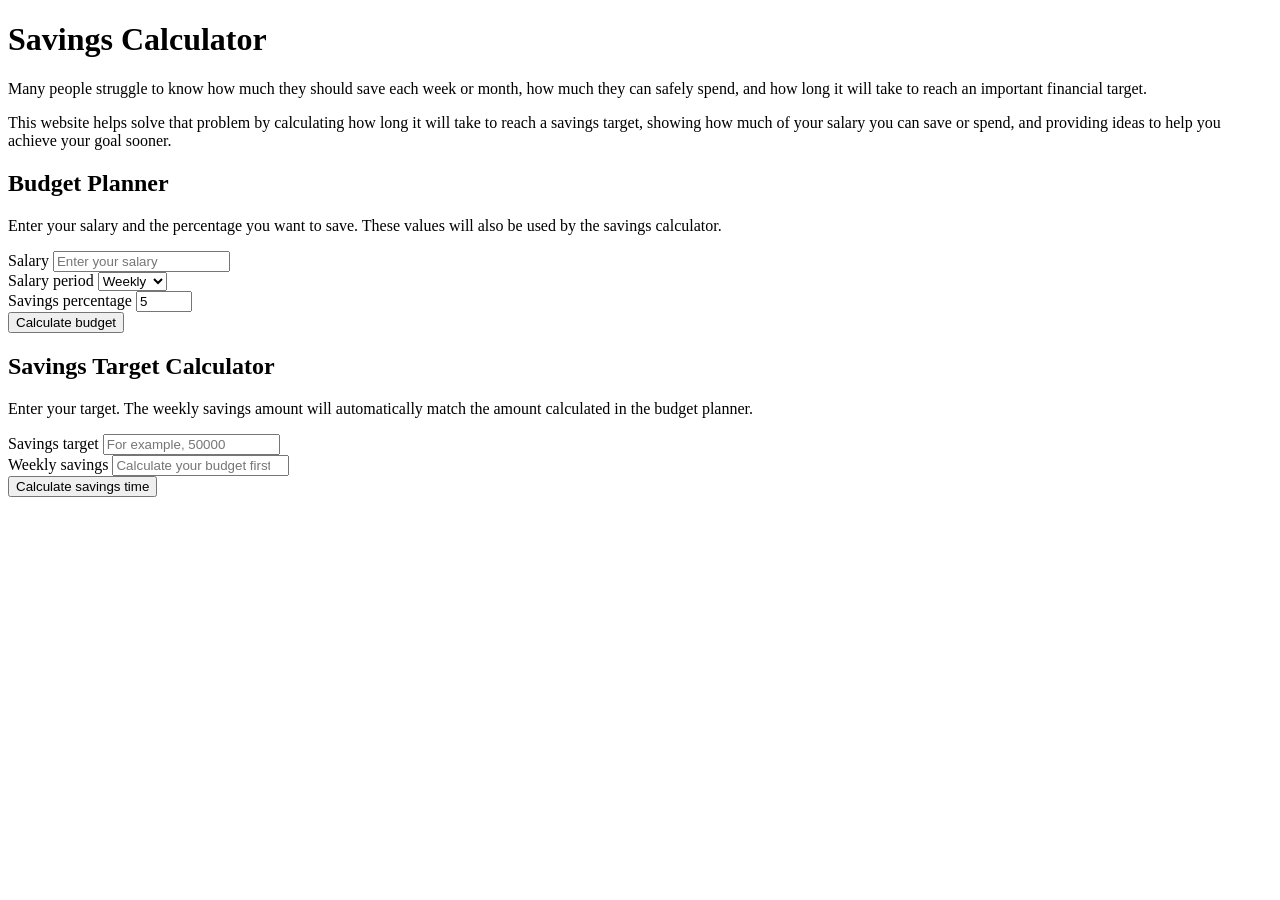
==== index.html @ b81fb853 "Add files via upload" ====
<!DOCTYPE html>
<html lang="en">
<head>
  <meta charset="UTF-8">
  <meta name="viewport" content="width=device-width, initial-scale=1.0">

  <title>Savings Calculator and Budget Planner</title>

  <link rel="stylesheet" href="styles.css">
</head>
<body>

  <main class="container">

    <header class="page-header">
      <h1>Savings Calculator</h1>

      <p class="intro-text">
        Many people struggle to know how much they should save each week or
        month, how much they can safely spend, and how long it will take to
        reach an important financial target.
      </p>

      <p class="problem-text">
        This website helps solve that problem by calculating how long it will
        take to reach a savings target, showing how much of your salary you can
        save or spend, and providing ideas to help you achieve your goal sooner.
      </p>
    </header>

    <!-- BUDGET PLANNER -->
    <section class="calculator-card">
      <h2>Budget Planner</h2>

      <p class="small-text">
        Enter your salary and the percentage you want to save. These values will
        also be used by the savings calculator.
      </p>

      <form id="budgetForm">
        <div class="input-group">
          <label for="salary">Salary</label>

          <input
            type="number"
            id="salary"
            placeholder="Enter your salary"
            min="100"
            required
          >
        </div>

        <div class="input-group">
          <label for="salaryPeriod">Salary period</label>

          <select id="salaryPeriod" required>
            <option value="weekly">Weekly</option>
            <option value="monthly">Monthly</option>
          </select>
        </div>

        <div class="input-group">
          <label for="savingPercentage">Savings percentage</label>

          <input
            type="number"
            id="savingPercentage"
            placeholder="For example, 20"
            min="0"
            max="100"
            value="5"
            required
          >
        </div>

        <button type="submit">
          Calculate budget
        </button>
      </form>

      <div id="budgetResult" class="result hidden"></div>
    </section>

    <!-- SAVINGS CALCULATOR -->
    <section class="calculator-card">
      <h2>Savings Target Calculator</h2>

      <p class="small-text">
        Enter your target. The weekly savings amount will automatically match
        the amount calculated in the budget planner.
      </p>

      <form id="savingsForm">
        <div class="input-group">
          <label for="savingsTarget">Savings target</label>

          <input
            type="number"
            id="savingsTarget"
            placeholder="For example, 50000"
            min="10"
            required
          >
        </div>

        <div class="input-group">
          <label for="weeklySavings">Weekly savings</label>

          <input
            type="number"
            id="weeklySavings"
            placeholder="Calculate your budget first"
            min="100"
            readonly
            required
          >
        </div>

        <button type="submit">
          Calculate savings time
        </button>
      </form>

      <div id="savingsResult" class="result shown"></div>
    </section>

  </main>

  <script src="script.js"></script>
</body>
</html>
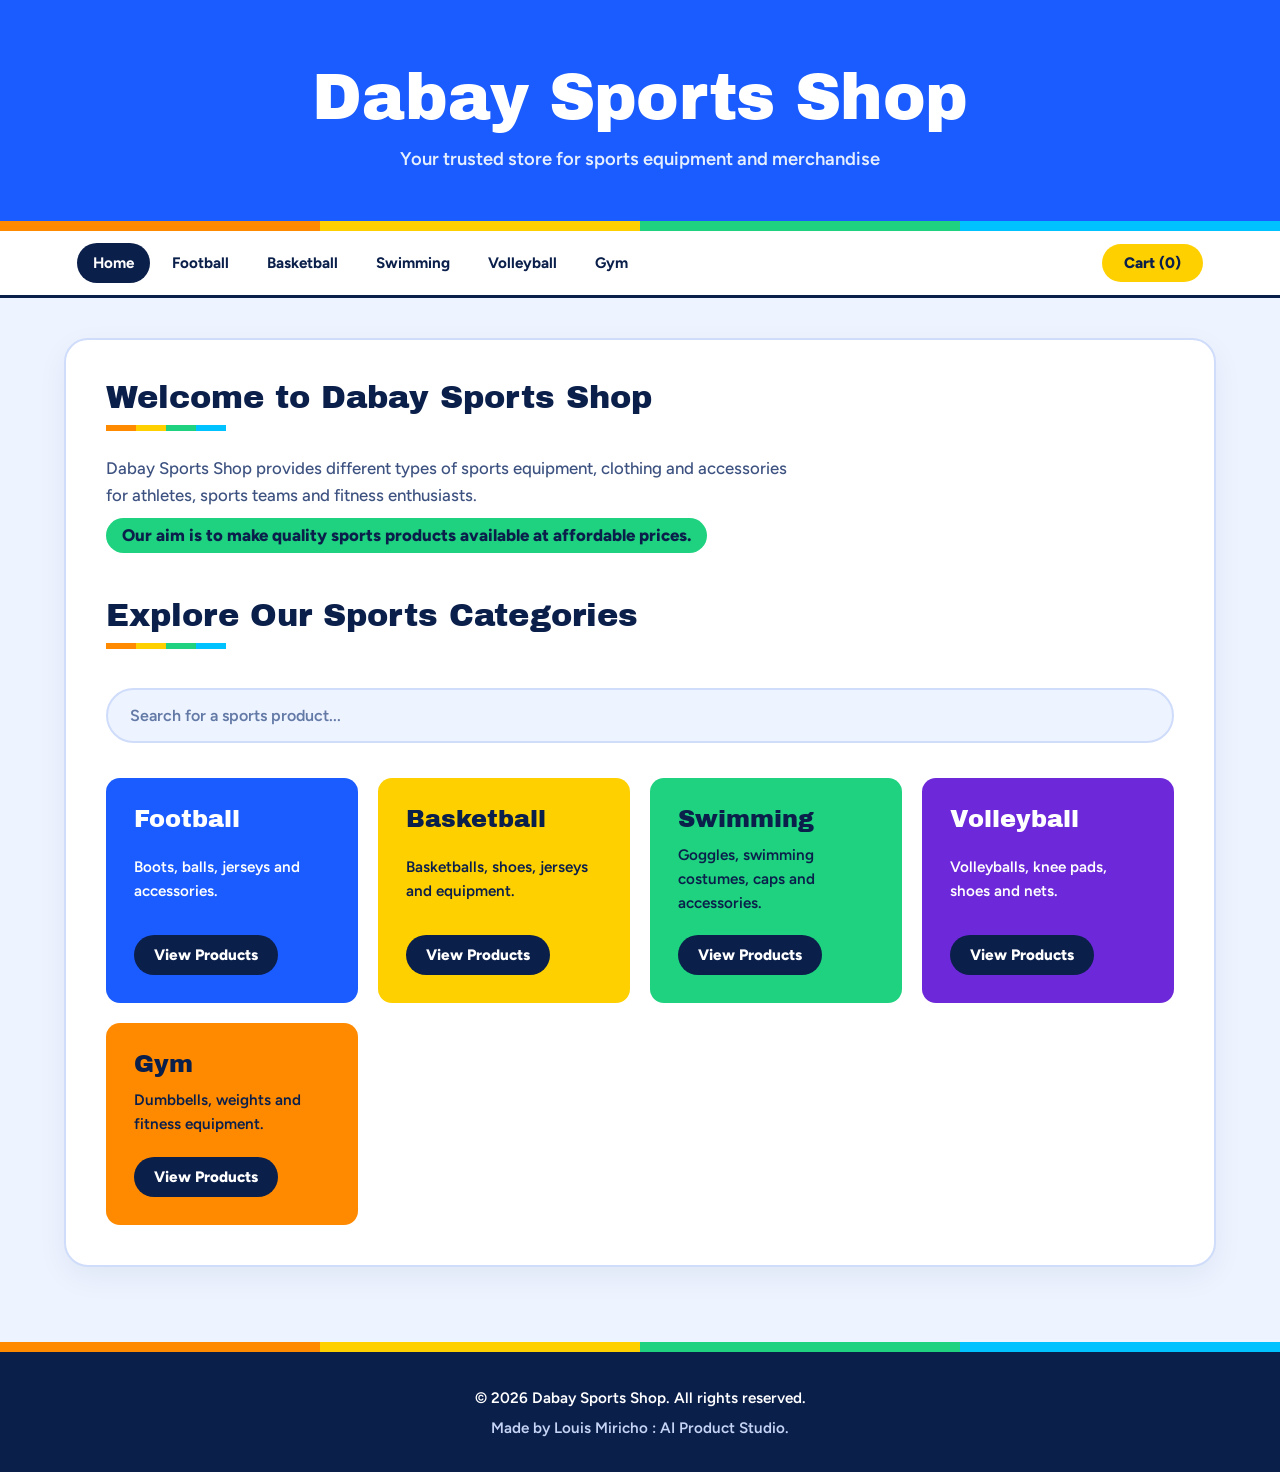
==== commit e0d4fa35: "Colur changes" ====
--- a/index.html
+++ b/index.html
@@ -1,131 +1,437 @@
 <!DOCTYPE html>
 <html lang="en">
 <head>
-  <meta charset="UTF-8">
-  <meta name="viewport" content="width=device-width, initial-scale=1.0">
-
-  <title>Savings Calculator and Budget Planner</title>
-
-  <link rel="stylesheet" href="styles.css">
+    <meta charset="UTF-8">
+    <meta name="viewport" content="width=device-width, initial-scale=1.0">
+    <title>Dabay Sports Shop</title>
+    <link rel="stylesheet" href="styles2.css">
 </head>
 <body>
 
-  <main class="container">
-
-    <header class="page-header">
-      <h1>Savings Calculator</h1>
-
-      <p class="intro-text">
-        Many people struggle to know how much they should save each week or
-        month, how much they can safely spend, and how long it will take to
-        reach an important financial target.
-      </p>
-
-      <p class="problem-text">
-        This website helps solve that problem by calculating how long it will
-        take to reach a savings target, showing how much of your salary you can
-        save or spend, and providing ideas to help you achieve your goal sooner.
-      </p>
-    </header>
-
-    <!-- BUDGET PLANNER -->
-    <section class="calculator-card">
-      <h2>Budget Planner</h2>
-
-      <p class="small-text">
-        Enter your salary and the percentage you want to save. These values will
-        also be used by the savings calculator.
-      </p>
-
-      <form id="budgetForm">
-        <div class="input-group">
-          <label for="salary">Salary</label>
-
-          <input
-            type="number"
-            id="salary"
-            placeholder="Enter your salary"
-            min="100"
-            required
-          >
+<header>
+    <h1>Dabay Sports Shop</h1>
+    <p>Your trusted store for sports equipment and merchandise</p>
+</header>
+
+<nav>
+    <button class="menu-toggle" id="menu-toggle" aria-label="Toggle menu">&#9776; Menu</button>
+
+    <div class="nav-links" id="nav-links">
+        <a href="#home" data-home class="active">Home</a>
+        <a href="#football" data-section="football">Football</a>
+        <a href="#basketball" data-section="basketball">Basketball</a>
+        <a href="#swimming" data-section="swimming">Swimming</a>
+        <a href="#volleyball" data-section="volleyball">Volleyball</a>
+        <a href="#gym" data-section="gym">Gym</a>
+    </div>
+
+    <div class="nav-actions">
+        <button id="cart-button">Cart (<span id="cart-count">0</span>)</button>
+    </div>
+</nav>
+
+<main>
+
+    <!-- HOME PAGE -->
+    <section id="home">
+        <div class="hero-intro">
+            <h2>Welcome to Dabay Sports Shop</h2>
+            <p>
+                Dabay Sports Shop provides different types of sports equipment,
+                clothing and accessories for athletes, sports teams and fitness enthusiasts.
+            </p>
+            <p class="tagline">Our aim is to make quality sports products available at affordable prices.</p>
         </div>
 
-        <div class="input-group">
-          <label for="salaryPeriod">Salary period</label>
-
-          <select id="salaryPeriod" required>
-            <option value="weekly">Weekly</option>
-            <option value="monthly">Monthly</option>
-          </select>
+        <h2>Explore Our Sports Categories</h2>
+
+        <input type="text" id="search-input" placeholder="Search for a sports product...">
+
+        <div id="search-results-container" hidden>
+            <h3>Search Results</h3>
+            <div class="products" id="search-results"></div>
         </div>
 
-        <div class="input-group">
-          <label for="savingPercentage">Savings percentage</label>
-
-          <input
-            type="number"
-            id="savingPercentage"
-            placeholder="For example, 20"
-            min="0"
-            max="100"
-            value="5"
-            required
-          >
+        <div class="categories">
+            <div class="category">
+                <h3>Football</h3>
+                <p>Boots, balls, jerseys and accessories.</p>
+                <button class="view-button" data-section="football">View Products</button>
+            </div>
+            <div class="category">
+                <h3>Basketball</h3>
+                <p>Basketballs, shoes, jerseys and equipment.</p>
+                <button class="view-button" data-section="basketball">View Products</button>
+            </div>
+            <div class="category">
+                <h3>Swimming</h3>
+                <p>Goggles, swimming costumes, caps and accessories.</p>
+                <button class="view-button" data-section="swimming">View Products</button>
+            </div>
+            <div class="category">
+                <h3>Volleyball</h3>
+                <p>Volleyballs, knee pads, shoes and nets.</p>
+                <button class="view-button" data-section="volleyball">View Products</button>
+            </div>
+            <div class="category">
+                <h3>Gym</h3>
+                <p>Dumbbells, weights and fitness equipment.</p>
+                <button class="view-button" data-section="gym">View Products</button>
+            </div>
         </div>
-
-        <button type="submit">
-          Calculate budget
-        </button>
-      </form>
-
-      <div id="budgetResult" class="result hidden"></div>
-    </section>
-
-    <!-- SAVINGS CALCULATOR -->
-    <section class="calculator-card">
-      <h2>Savings Target Calculator</h2>
-
-      <p class="small-text">
-        Enter your target. The weekly savings amount will automatically match
-        the amount calculated in the budget planner.
-      </p>
-
-      <form id="savingsForm">
-        <div class="input-group">
-          <label for="savingsTarget">Savings target</label>
-
-          <input
-            type="number"
-            id="savingsTarget"
-            placeholder="For example, 50000"
-            min="10"
-            required
-          >
+    </section>
+
+    <!-- SPORT SECTIONS: product cards are generated from the CATALOG in the script below -->
+    <section id="football" class="sport-section" hidden>
+        <button class="back-button" data-home>&larr; Back to Home</button>
+        <h2>Football Products</h2>
+        <p class="section-subtitle">Find equipment and accessories for football players and fans.</p>
+        <div class="products" data-sport="football"></div>
+    </section>
+
+    <section id="basketball" class="sport-section" hidden>
+        <button class="back-button" data-home>&larr; Back to Home</button>
+        <h2>Basketball Products</h2>
+        <p class="section-subtitle">Explore our basketball equipment and accessories.</p>
+        <div class="products" data-sport="basketball"></div>
+    </section>
+
+    <section id="swimming" class="sport-section" hidden>
+        <button class="back-button" data-home>&larr; Back to Home</button>
+        <h2>Swimming Products</h2>
+        <p class="section-subtitle">Find swimming equipment for beginners and experienced swimmers.</p>
+        <div class="products" data-sport="swimming"></div>
+    </section>
+
+    <section id="volleyball" class="sport-section" hidden>
+        <button class="back-button" data-home>&larr; Back to Home</button>
+        <h2>Volleyball Products</h2>
+        <p class="section-subtitle">Explore our volleyball products and playing accessories.</p>
+        <div class="products" data-sport="volleyball"></div>
+    </section>
+
+    <section id="gym" class="sport-section" hidden>
+        <button class="back-button" data-home>&larr; Back to Home</button>
+        <h2>Gym Equipment</h2>
+        <p class="section-subtitle">Find equipment for home workouts and professional gyms.</p>
+        <div class="products" data-sport="gym"></div>
+    </section>
+
+    <!-- SHOPPING CART -->
+    <section id="cart-section" hidden>
+        <button class="back-button" data-home>&larr; Back to Home</button>
+        <h2>Your Shopping Cart</h2>
+
+        <ul id="cart-items"></ul>
+        <p id="empty-cart-msg">Your cart is empty. Pick a sport to start shopping.</p>
+
+        <div class="cart-summary">
+            <h3>Total: KSh <span id="cart-total">0</span></h3>
+            <div class="cart-actions">
+                <button id="checkout-btn">Order on WhatsApp</button>
+                <button id="clear-cart">Clear Cart</button>
+            </div>
         </div>
-
-        <div class="input-group">
-          <label for="weeklySavings">Weekly savings</label>
-
-          <input
-            type="number"
-            id="weeklySavings"
-            placeholder="Calculate your budget first"
-            min="100"
-            readonly
-            required
-          >
-        </div>
-
-        <button type="submit">
-          Calculate savings time
-        </button>
-      </form>
-
-      <div id="savingsResult" class="result shown"></div>
-    </section>
-
-  </main>
-
-  <script src="script.js"></script>
+    </section>
+
+</main>
+
+<footer>
+    <p>&copy; 2026 Dabay Sports Shop. All rights reserved.</p>
+    <p>Made by Louis Miricho : AI Product Studio.</p>
+</footer>
+
+<script>
+document.addEventListener("DOMContentLoaded", () => {
+
+    // ---- SHOP SETTINGS ----
+    // Your WhatsApp number in international format, no + or spaces (Kenya example: 2547XXXXXXXX)
+    const WHATSAPP_NUMBER = "2547XXXXXXXX";
+
+    // ---- PRODUCT CATALOG: [name, description, price in KSh] ----
+    // Image for each product is images/<name-in-lowercase-with-dashes>.jpg
+    const CATALOG = {
+        football: [
+            ["Football Boots", "Comfortable boots for training and matches.", 4500],
+            ["Football", "Durable footballs for training and matches.", 2000],
+            ["Football Jersey", "Comfortable jerseys for players and supporters.", 1800],
+            ["Shin Guards", "Protective equipment for players' lower legs.", 800],
+            ["Goalkeeper Gloves", "Gloves designed for grip and hand protection.", 1500],
+            ["Football Socks", "Sports socks designed for comfort.", 500],
+            ["Football Shorts", "Light, breathable shorts for matches and training.", 1000],
+            ["Training Cones", "Set of 20 cones for drills and agility work.", 700],
+            ["Football Pump", "Hand pump with needle for inflating match balls.", 600],
+            ["Captain Armband", "Adjustable armband for the team captain.", 300],
+            ["Football Bag", "Roomy bag with a separate compartment for boots.", 1800]
+        ],
+        basketball: [
+            ["Basketball", "Quality basketballs for training and matches.", 2500],
+            ["Basketball Shoes", "Sports shoes for comfort and movement on court.", 5500],
+            ["Basketball Jersey", "Lightweight jerseys for basketball players.", 1800],
+            ["Basketball Hoop", "A hoop for practising basketball shots.", 8000],
+            ["Basketball Shorts", "Comfortable shorts for training and matches.", 1200],
+            ["Basketball Pump", "Compact pump to keep your ball at the right pressure.", 600],
+            ["Basketball Socks", "Cushioned socks for long games on court.", 600],
+            ["Wristbands", "Pair of sweat-absorbing wristbands.", 400],
+            ["Mouthguard", "Moulded mouthguard for contact protection.", 700],
+            ["Ball Bag", "Mesh bag that carries up to 5 balls.", 1500]
+        ],
+        swimming: [
+            ["Swimming Goggles", "Goggles designed to protect the eyes while swimming.", 1000],
+            ["Swimming Costume", "Comfortable swimwear for swimming and training.", 2000],
+            ["Swimming Cap", "A cap designed to keep hair contained while swimming.", 600],
+            ["Swimming Fins", "Training fins for practising kicking techniques.", 2500],
+            ["Kickboard", "A training board used to practise swimming kicks.", 1200],
+            ["Swim Trunks", "Quick-drying trunks for pool and training sessions.", 1500],
+            ["Quick-Dry Towel", "Light towel that dries fast and packs small.", 1200],
+            ["Pull Buoy", "Foam float for upper-body and stroke training.", 1300],
+            ["Ear Plugs and Nose Clip", "Set that keeps water out during swims.", 400],
+            ["Waterproof Bag", "Roll-top bag that keeps your kit dry.", 1000]
+        ],
+        volleyball: [
+            ["Volleyball", "Volleyballs suitable for training and competitive games.", 2000],
+            ["Knee Pads", "Protective knee pads for players during matches.", 1000],
+            ["Volleyball Shoes", "Comfortable shoes for movement and court performance.", 4500],
+            ["Volleyball Net", "A net used for volleyball training and matches.", 3500],
+            ["Volleyball Jersey", "Sports jerseys designed for volleyball players.", 1500],
+            ["Volleyball Shorts", "Stretchy shorts that allow full movement.", 1200],
+            ["Ankle Brace", "Supportive brace that helps protect against rolled ankles.", 900],
+            ["Volleyball Socks", "Padded socks for comfort during long matches.", 500],
+            ["Volleyball Pump", "Hand pump for inflating volleyballs.", 600]
+        ],
+        gym: [
+            ["Dumbbells", "Weights used for strength training and muscle exercises.", 2500],
+            ["Barbell", "Equipment used for weightlifting and strength training.", 6000],
+            ["Exercise Mat", "A comfortable mat for floor exercises and stretching.", 1500],
+            ["Resistance Bands", "Flexible bands used for strength and fitness exercises.", 800],
+            ["Treadmill", "A machine used for indoor walking, jogging and running.", 65000],
+            ["Skipping Rope", "A simple fitness tool used for cardio exercises.", 500],
+            ["Kettlebell", "Cast kettlebell for swings, squats and full-body workouts.", 3000],
+            ["Weight Plates", "Pair of plates to load onto your barbell.", 4500],
+            ["Pull-Up Bar", "Doorway bar for pull-ups and hanging exercises.", 3500],
+            ["Gym Gloves", "Padded gloves that protect your palms when lifting.", 900],
+            ["Foam Roller", "Roller for easing tight muscles after training.", 1800],
+            ["Weight Bench", "Adjustable bench for presses and dumbbell work.", 12000]
+        ]
+    };
+
+    // ---- ELEMENTS ----
+    const homeSection = document.getElementById("home");
+    const sportSections = document.querySelectorAll(".sport-section");
+    const cartSection = document.getElementById("cart-section");
+    const navLinks = document.querySelectorAll("nav a");
+    const navLinksContainer = document.getElementById("nav-links");
+    const menuToggle = document.getElementById("menu-toggle");
+
+    const cartButton = document.getElementById("cart-button");
+    const cartCountEl = document.getElementById("cart-count");
+    const cartItemsEl = document.getElementById("cart-items");
+    const cartTotalEl = document.getElementById("cart-total");
+    const emptyCartMsg = document.getElementById("empty-cart-msg");
+    const clearCartBtn = document.getElementById("clear-cart");
+    const checkoutBtn = document.getElementById("checkout-btn");
+
+    const searchInput = document.getElementById("search-input");
+    const searchResultsContainer = document.getElementById("search-results-container");
+    const searchResultsGrid = document.getElementById("search-results");
+
+    // ---- BUILD PRODUCT CARDS ----
+    const slug = name => name.toLowerCase().replace(/[^a-z0-9]+/g, "-").replace(/^-|-$/g, "");
+
+    document.querySelectorAll(".products[data-sport]").forEach(grid => {
+        grid.innerHTML = CATALOG[grid.dataset.sport].map(([name, desc, price]) => `
+            <div class="product">
+                <img src="images/${slug(name)}.jpg" alt="${name}" loading="lazy">
+                <h3>${name}</h3>
+                <p>${desc}</p>
+                <p class="price">KSh ${price.toLocaleString()}</p>
+                <button class="add-cart" data-name="${name}" data-price="${price}">Add to Cart</button>
+            </div>`).join("");
+    });
+
+    // If a product photo is missing, show a neat placeholder instead of a broken image
+    document.addEventListener("error", (e) => {
+        const img = e.target;
+        if (img.tagName !== "IMG" || img.dataset.fallback) return;
+        img.dataset.fallback = "1";
+        const svg = `<svg xmlns="http://www.w3.org/2000/svg" width="240" height="180"><rect width="240" height="180" fill="#edf3ff"/><text x="120" y="95" font-family="Arial" font-size="16" font-weight="bold" fill="#0b1f4b" text-anchor="middle">${img.alt}</text></svg>`;
+        img.src = "data:image/svg+xml," + encodeURIComponent(svg);
+    }, true);
+
+    // ---- CART STATE (saved in the browser so it survives a refresh) ----
+    let cart = [];
+    try { cart = JSON.parse(localStorage.getItem("dabay-cart")) || []; } catch (err) { cart = []; }
+
+    function saveCart() {
+        try { localStorage.setItem("dabay-cart", JSON.stringify(cart)); } catch (err) { /* storage unavailable */ }
+    }
+
+    // ---- NAVIGATION ----
+    menuToggle.addEventListener("click", () => {
+        navLinksContainer.classList.toggle("active");
+    });
+
+    function hideAllSections() {
+        homeSection.hidden = true;
+        cartSection.hidden = true;
+        sportSections.forEach(sec => sec.hidden = true);
+        navLinksContainer.classList.remove("active");
+    }
+
+    function setActiveNav(target) {
+        navLinks.forEach(link => link.classList.remove("active"));
+        if (target) target.classList.add("active");
+    }
+
+    function showHome() {
+        hideAllSections();
+        homeSection.hidden = false;
+        setActiveNav(document.querySelector("nav a[data-home]"));
+        window.scrollTo({ top: 0, behavior: "smooth" });
+    }
+
+    function showSection(sectionId) {
+        const targetSection = document.getElementById(sectionId);
+        if (!targetSection) return;
+        hideAllSections();
+        targetSection.hidden = false;
+        setActiveNav(document.querySelector(`nav a[data-section="${sectionId}"]`));
+        window.scrollTo({ top: 0, behavior: "smooth" });
+    }
+
+    document.querySelectorAll("[data-home]").forEach(btn => {
+        btn.addEventListener("click", (e) => { e.preventDefault(); showHome(); });
+    });
+
+    document.querySelectorAll("[data-section]").forEach(btn => {
+        btn.addEventListener("click", (e) => {
+            e.preventDefault();
+            showSection(btn.getAttribute("data-section"));
+        });
+    });
+
+    cartButton.addEventListener("click", () => {
+        hideAllSections();
+        cartSection.hidden = false;
+        setActiveNav(null);
+        renderCart();
+        window.scrollTo({ top: 0, behavior: "smooth" });
+    });
+
+    // ---- CART ----
+    function updateCartCount() {
+        cartCountEl.textContent = cart.reduce((sum, item) => sum + item.qty, 0);
+    }
+
+    function addToCart(name, price, buttonEl) {
+        const existing = cart.find(item => item.name === name);
+        if (existing) existing.qty += 1;
+        else cart.push({ name, price: Number(price), qty: 1 });
+        saveCart();
+        updateCartCount();
+
+        const originalText = buttonEl.textContent;
+        buttonEl.textContent = "Added!";
+        buttonEl.style.backgroundColor = "#006b3c";
+        setTimeout(() => {
+            buttonEl.textContent = originalText;
+            buttonEl.style.backgroundColor = "";
+        }, 800);
+    }
+
+    function renderCart() {
+        cartItemsEl.innerHTML = "";
+        let total = 0;
+        const empty = cart.length === 0;
+        emptyCartMsg.hidden = !empty;
+        clearCartBtn.hidden = empty;
+        checkoutBtn.hidden = empty;
+
+        cart.forEach((item, index) => {
+            const itemTotal = item.price * item.qty;
+            total += itemTotal;
+            const li = document.createElement("li");
+            li.innerHTML = `
+                <span class="cart-line"><strong>${item.name}</strong><small>KSh ${itemTotal.toLocaleString()}</small></span>
+                <span class="qty-controls">
+                    <button class="qty-btn" data-index="${index}" data-delta="-1" aria-label="Remove one ${item.name}">&minus;</button>
+                    <span class="qty">${item.qty}</span>
+                    <button class="qty-btn" data-index="${index}" data-delta="1" aria-label="Add one ${item.name}">+</button>
+                    <button class="remove-item" data-index="${index}">Remove</button>
+                </span>`;
+            cartItemsEl.appendChild(li);
+        });
+
+        cartTotalEl.textContent = total.toLocaleString();
+    }
+
+    cartItemsEl.addEventListener("click", (e) => {
+        const btn = e.target.closest("button");
+        if (!btn) return;
+        const idx = Number(btn.dataset.index);
+        if (btn.classList.contains("remove-item")) {
+            cart.splice(idx, 1);
+        } else if (btn.classList.contains("qty-btn")) {
+            cart[idx].qty += Number(btn.dataset.delta);
+            if (cart[idx].qty <= 0) cart.splice(idx, 1);
+        } else return;
+        saveCart();
+        updateCartCount();
+        renderCart();
+    });
+
+    clearCartBtn.addEventListener("click", () => {
+        cart = [];
+        saveCart();
+        updateCartCount();
+        renderCart();
+    });
+
+    checkoutBtn.addEventListener("click", () => {
+        const lines = cart.map(i => `- ${i.name} x ${i.qty}: KSh ${(i.price * i.qty).toLocaleString()}`);
+        const total = cart.reduce((s, i) => s + i.price * i.qty, 0);
+        const text = `Hello Dabay Sports Shop, I would like to order:\n${lines.join("\n")}\nTotal: KSh ${total.toLocaleString()}`;
+        window.open(`https://wa.me/${WHATSAPP_NUMBER}?text=${encodeURIComponent(text)}`, "_blank");
+    });
+
+    document.body.addEventListener("click", (e) => {
+        if (e.target.classList.contains("add-cart")) {
+            addToCart(e.target.dataset.name, e.target.dataset.price, e.target);
+        }
+    });
+
+    // ---- LIVE SEARCH ----
+    const allProducts = Array.from(document.querySelectorAll(".sport-section .product"));
+
+    searchInput.addEventListener("input", () => {
+        const query = searchInput.value.trim().toLowerCase();
+        searchResultsGrid.innerHTML = "";
+
+        if (!query) {
+            searchResultsContainer.hidden = true;
+            return;
+        }
+
+        const matches = allProducts.filter(product => {
+            const title = product.querySelector("h3").textContent.toLowerCase();
+            const desc = product.querySelector("p").textContent.toLowerCase();
+            return title.includes(query) || desc.includes(query);
+        });
+
+        searchResultsContainer.hidden = false;
+
+        if (matches.length === 0) {
+            const msg = document.createElement("p");
+            msg.textContent = `No products found matching "${searchInput.value.trim()}".`;
+            searchResultsGrid.appendChild(msg);
+        } else {
+            matches.forEach(match => searchResultsGrid.appendChild(match.cloneNode(true)));
+        }
+    });
+
+    updateCartCount();
+    renderCart();
+});
+</script>
 </body>
-</html>+</html>
--- a/styles2.css
+++ b/styles2.css
@@ -0,0 +1,651 @@
+
+/* ==========================================
+   DABAY SPORTS SHOP - KIT ROOM THEME
+   Solid jersey colors, strong contrast, one bold moment (the category tiles)
+   ========================================== */
+
+@import url('https://fonts.googleapis.com/css2?family=Archivo+Black&family=Figtree:wght@400;500;600;700;800&display=swap');
+
+/* ==========================================
+   DABAY SPORTS SHOP - ATHLETIC STRIPE THEME
+   ========================================== */
+
+@import url('https://fonts.googleapis.com/css2?family=Archivo+Black&family=Figtree:wght@400;500;600;700;800&display=swap');
+
+:root {
+    --bg-page: #edf3ff;
+    --bg-white: #ffffff;
+    --navy: #0b1f4b;
+    --primary: #1a5cff;
+    --primary-dark: #0f3fc7;
+    --primary-bright: #00c2ff;
+    --primary-glow: rgba(26, 92, 255, 0.3);
+    --accent: #1ed27f;
+    --accent-dark: #006b3c;
+    --orange: #ff8a00;
+    --purple: #6d28d9;
+    --yellow: #ffd000;
+    --text-main: #0b1f4b;
+    --text-muted: #3d5280;
+    --line: #cfdcfa;
+    --radius-lg: 24px;
+    --radius-md: 14px;
+    --radius-sm: 10px;
+    --font-head: 'Archivo Black', 'Arial Black', sans-serif;
+    --font-body: 'Figtree', system-ui, sans-serif;
+    --transition: all 0.2s ease;
+    --stripes: linear-gradient(90deg,
+        var(--orange) 0 25%,
+        var(--yellow) 25% 50%,
+        var(--accent) 50% 75%,
+        var(--primary-bright) 75% 100%
+
+        );
+}
+
+* {
+    margin: 0;
+    padding: 0;
+    box-sizing: border-box;
+}
+
+html {
+    scroll-behavior: smooth;
+}
+
+body {
+    font-family: var(--font-body);
+    background: var(--bg-page);
+    color: var(--text-main);
+    line-height: 1.6;
+    min-height: 100vh;
+    display: flex;
+    flex-direction: column;
+}
+
+:focus-visible {
+    outline: 3px solid var(--navy);
+    outline-offset: 3px;
+}
+
+/* HEADER */
+header {
+    background: var(--primary);
+    color: #ffffff;
+    text-align: center;
+    padding: 64px 20px 56px;
+    position: relative;
+}
+
+header::after {
+    content: '';
+    position: absolute;
+    left: 0;
+    right: 0;
+    bottom: 0;
+    height: 10px;
+    background: var(--stripes);
+}
+
+header h1 {
+    font-family: var(--font-head);
+    font-size: clamp(2.4rem, 6vw, 4rem);
+    font-weight: 400;
+    line-height: 1.05;
+    letter-spacing: -0.01em;
+    margin-bottom: 14px;
+    color: #ffffff;
+}
+
+header p {
+    font-size: 1.15rem;
+    font-weight: 600;
+    color: #e6efff;
+    max-width: 560px;
+    margin: 0 auto;
+}
+
+/* NAVIGATION */
+nav {
+    background: #ffffff;
+    display: flex;
+    justify-content: space-between;
+    align-items: center;
+    flex-wrap: wrap;
+    gap: 15px;
+    padding: 12px 6%;
+    position: sticky;
+    top: 0;
+    z-index: 1000;
+    border-bottom: 3px solid var(--navy);
+}
+
+.nav-links {
+    display: flex;
+    flex-wrap: wrap;
+    gap: 6px;
+}
+
+nav a {
+    color: var(--text-main);
+    text-decoration: none;
+    padding: 8px 16px;
+    border-radius: 999px;
+    font-size: 0.95rem;
+    font-weight: 700;
+    transition: var(--transition);
+}
+
+nav a:hover {
+    background: var(--yellow);
+    color: var(--navy);
+}
+
+nav a.active {
+    background: var(--navy);
+    color: #ffffff;
+}
+
+#cart-button {
+    background: var(--yellow);
+    color: var(--navy);
+    border: none;
+    padding: 10px 22px;
+    font-family: inherit;
+    font-weight: 800;
+    font-size: 0.95rem;
+    border-radius: 999px;
+    cursor: pointer;
+    transition: var(--transition);
+}
+
+#cart-button:hover {
+    background: var(--orange);
+    transform: translateY(-2px);
+    box-shadow: 0 6px 16px rgba(255, 138, 0, 0.4);
+}
+
+/* MAIN LAYOUT */
+main {
+    width: 90%;
+    max-width: 1240px;
+    margin: 40px auto;
+    flex: 1;
+}
+
+section {
+    background: var(--bg-white);
+    padding: 40px;
+    margin-bottom: 35px;
+    border-radius: var(--radius-lg);
+    border: 2px solid var(--line);
+    box-shadow: 0 10px 30px rgba(11, 31, 75, 0.06);
+}
+
+.hero-intro {
+    margin-bottom: 35px;
+}
+
+.hero-intro p {
+    color: var(--text-muted);
+    font-size: 1.05rem;
+    font-weight: 500;
+    max-width: 62ch;
+    margin-bottom: 10px;
+}
+
+.hero-intro .tagline {
+    display: inline-block;
+    background: var(--accent);
+    color: var(--navy);
+    padding: 4px 16px;
+    border-radius: 999px;
+    font-weight: 800;
+}
+
+section h2 {
+    font-family: var(--font-head);
+    font-size: 2rem;
+    font-weight: 400;
+    line-height: 1.15;
+    color: var(--navy);
+    margin-bottom: 24px;
+    padding-bottom: 14px;
+    background: var(--stripes) left bottom / 120px 6px no-repeat;
+}
+
+.section-subtitle {
+    color: var(--text-muted);
+    font-weight: 600;
+    margin-bottom: 30px;
+}
+
+/* ENSURES HIDDEN SECTIONS STAY HIDDEN UNTIL JS UNHIDES THEM */
+[hidden] {
+    display: none !important;
+}
+
+/* SEARCH BAR */
+#search-input {
+    width: 100%;
+    padding: 16px 22px;
+    margin: 15px 0 35px;
+    background: var(--bg-page);
+    border: 2px solid var(--line);
+    border-radius: 999px;
+    color: var(--text-main);
+    font-size: 1rem;
+    font-weight: 600;
+    font-family: inherit;
+    transition: var(--transition);
+}
+
+#search-input:focus {
+    outline: none;
+    border-color: var(--primary);
+    background: #ffffff;
+    box-shadow: 0 0 0 5px var(--primary-glow);
+}
+
+#search-input::placeholder {
+    color: #6379a6;
+}
+
+#search-results-container {
+    margin-bottom: 40px;
+    padding-bottom: 30px;
+    border-bottom: 3px dashed var(--line);
+}
+
+#search-results-container h3 {
+    font-family: var(--font-head);
+    font-size: 1.3rem;
+    color: var(--purple);
+    font-weight: 400;
+    margin-bottom: 20px;
+}
+
+/* CATEGORY CARDS - solid jersey colors, the memorable moment */
+.categories {
+    display: grid;
+    grid-template-columns: repeat(auto-fit, minmax(220px, 1fr));
+    gap: 20px;
+}
+
+.category {
+    --tile: var(--primary);
+    --on-tile: #ffffff;
+    background: var(--tile);
+    color: var(--on-tile);
+    padding: 28px;
+    border-radius: var(--radius-md);
+    display: flex;
+    flex-direction: column;
+    justify-content: space-between;
+    min-height: 200px;
+    transition: var(--transition);
+}
+
+.category:nth-child(6n+1) { --tile: var(--primary); --on-tile: #ffffff; }
+.category:nth-child(6n+2) { --tile: var(--yellow);  --on-tile: var(--navy); }
+.category:nth-child(6n+3) { --tile: var(--accent);  --on-tile: var(--navy); }
+.category:nth-child(6n+4) { --tile: var(--purple);  --on-tile: #ffffff; }
+.category:nth-child(6n+5) { --tile: var(--orange);  --on-tile: var(--navy); }
+.category:nth-child(6n+6) { --tile: var(--primary-bright); --on-tile: var(--navy); }
+
+.category:hover {
+    transform: translateY(-4px);
+    box-shadow: 0 14px 28px rgba(11, 31, 75, 0.22);
+}
+
+.category h3 {
+    color: var(--on-tile);
+    font-family: var(--font-head);
+    font-size: 1.5rem;
+    font-weight: 400;
+    line-height: 1.1;
+    margin-bottom: 10px;
+}
+
+.category p {
+    color: var(--on-tile);
+    font-size: 0.95rem;
+    font-weight: 600;
+    margin-bottom: 20px;
+}
+
+/* BUTTONS */
+button {
+    cursor: pointer;
+    font-family: inherit;
+}
+
+.view-button,
+.back-button,
+.add-cart,
+#clear-cart {
+    background: var(--primary);
+    color: #ffffff;
+    border: none;
+    padding: 11px 20px;
+    border-radius: 999px;
+    font-weight: 800;
+    font-size: 0.95rem;
+    transition: var(--transition);
+}
+
+.view-button:hover,
+.back-button:hover,
+.add-cart:hover {
+    background: var(--navy);
+    color: #ffffff;
+    transform: translateY(-2px);
+}
+
+/* Buttons sitting on a colored tile stay readable on every tile color */
+.category .view-button {
+    background: var(--navy);
+    color: #ffffff;
+    align-self: flex-start;
+}
+
+.category .view-button:hover {
+    background: #ffffff;
+    color: var(--navy);
+}
+
+.back-button {
+    background: var(--yellow);
+    color: var(--navy);
+    margin-bottom: 25px;
+}
+
+.back-button:hover {
+    background: var(--navy);
+    color: #ffffff;
+}
+
+/* PRODUCT CARDS */
+.products {
+    display: grid;
+    grid-template-columns: repeat(auto-fill, minmax(240px, 1fr));
+    gap: 24px;
+}
+
+.product {
+    background: #ffffff;
+    padding: 20px;
+    border: 2px solid var(--line);
+    border-top: 6px solid var(--primary);
+    border-radius: var(--radius-md);
+    text-align: center;
+    display: flex;
+    flex-direction: column;
+    justify-content: space-between;
+    transition: var(--transition);
+}
+
+.product:nth-child(4n+2) { border-top-color: var(--orange); }
+.product:nth-child(4n+3) { border-top-color: var(--yellow); }
+.product:nth-child(4n+4) { border-top-color: var(--accent); }
+
+.product:hover {
+    transform: translateY(-4px);
+    border-color: var(--primary);
+    box-shadow: 0 14px 30px rgba(26, 92, 255, 0.18);
+}
+
+.product img {
+    width: 100%;
+    height: 180px;
+    object-fit: contain;
+    background: var(--bg-page);
+    border-radius: var(--radius-sm);
+    padding: 12px;
+    margin-bottom: 16px;
+}
+
+.product h3 {
+    color: var(--text-main);
+    font-family: var(--font-head);
+    font-size: 1.1rem;
+    font-weight: 400;
+    line-height: 1.25;
+    margin-bottom: 8px;
+}
+
+.product p {
+    color: var(--text-muted);
+    font-size: 0.92rem;
+    font-weight: 500;
+    margin-bottom: 12px;
+}
+
+.product .price {
+    font-family: var(--font-head);
+    font-weight: 400;
+    font-size: 1.25rem;
+    color: var(--accent-dark);
+    background: #d9f8e7;
+    display: inline-block;
+    padding: 2px 16px;
+    border-radius: 999px;
+    margin: 0 auto 16px;
+    font-variant-numeric: tabular-nums;
+}
+
+.product .add-cart {
+    width: 100%;
+    background: var(--primary);
+    color: #ffffff;
+}
+
+.product .add-cart:hover {
+    background: var(--accent-dark);
+    color: #ffffff;
+}
+
+/* SHOPPING CART */
+#cart-items {
+    list-style: none;
+    margin: 20px 0;
+}
+
+#cart-items li {
+    display: flex;
+    justify-content: space-between;
+    align-items: center;
+    gap: 12px;
+    padding: 16px 18px;
+    background: var(--bg-page);
+    border-left: 6px solid var(--primary);
+    border-radius: var(--radius-sm);
+    margin-bottom: 12px;
+    font-weight: 700;
+}
+
+#cart-items li:nth-child(4n+2) { border-left-color: var(--orange); }
+#cart-items li:nth-child(4n+3) { border-left-color: var(--yellow); }
+#cart-items li:nth-child(4n+4) { border-left-color: var(--accent); }
+
+.remove-item {
+    background: var(--orange);
+    color: var(--navy);
+    border: none;
+    padding: 7px 16px;
+    border-radius: 999px;
+    font-size: 0.85rem;
+    font-weight: 700;
+    cursor: pointer;
+    transition: var(--transition);
+}
+
+.remove-item:hover {
+    background: var(--navy);
+    color: #ffffff;
+    transform: scale(1.05);
+}
+
+.cart-summary {
+    display: flex;
+    justify-content: space-between;
+    align-items: center;
+    flex-wrap: wrap;
+    gap: 20px;
+    margin-top: 30px;
+    padding-top: 20px;
+    border-top: 3px solid var(--navy);
+}
+
+#cart-section h3 {
+    color: var(--text-main);
+    font-family: var(--font-head);
+    font-size: 1.5rem;
+    font-weight: 400;
+}
+
+#clear-cart {
+    background: transparent;
+    color: var(--navy);
+    box-shadow: inset 0 0 0 2px var(--navy);
+}
+
+#clear-cart:hover {
+    background: var(--navy);
+    color: #ffffff;
+}
+
+#empty-cart-msg {
+    color: var(--text-muted);
+    font-weight: 600;
+    margin: 20px 0;
+}
+
+/* FOOTER */
+footer {
+    background: var(--stripes) top / 100% 10px no-repeat, var(--navy);
+    color: #ffffff;
+    text-align: center;
+    padding: 44px 20px 32px;
+    font-size: 0.95rem;
+    font-weight: 600;
+}
+
+footer p + p {
+    margin-top: 6px;
+    color: #c5d4f5;
+}
+
+/* RESPONSIVE DESIGN */
+@media screen and (max-width: 768px) {
+    header {
+        padding: 44px 16px 40px;
+    }
+
+    nav {
+        justify-content: center;
+        padding: 12px;
+    }
+
+    .nav-links {
+        justify-content: center;
+    }
+
+    section {
+        padding: 24px;
+    }
+
+    section h2 {
+        font-size: 1.6rem;
+    }
+}
+
+/* ACCESSIBILITY */
+@media (prefers-reduced-motion: reduce) {
+    html {
+        scroll-behavior: auto;
+    }
+
+    * {
+        transition: none !important;
+    }
+}
+
+/* ==========================================
+   ADDITIONS: mobile menu, cart quantity controls, checkout
+   ========================================== */
+.menu-toggle {
+    display: none;
+    background: var(--navy);
+    color: #ffffff;
+    border: none;
+    padding: 10px 18px;
+    border-radius: 999px;
+    font-weight: 800;
+    font-size: 0.95rem;
+}
+
+@media screen and (max-width: 768px) {
+    .menu-toggle { display: inline-block; }
+    .nav-links { display: none; width: 100%; }
+    .nav-links.active { display: flex; }
+}
+
+.cart-line {
+    display: flex;
+    flex-direction: column;
+}
+
+.cart-line small {
+    color: var(--text-muted);
+    font-weight: 600;
+    font-size: 0.9rem;
+}
+
+.qty-controls {
+    display: flex;
+    align-items: center;
+    gap: 8px;
+}
+
+.qty {
+    min-width: 1.5em;
+    text-align: center;
+    font-weight: 800;
+}
+
+.qty-btn {
+    width: 34px;
+    height: 34px;
+    border: none;
+    border-radius: 50%;
+    background: var(--primary);
+    color: #ffffff;
+    font-size: 1.1rem;
+    font-weight: 800;
+    line-height: 1;
+}
+
+.qty-btn:hover { background: var(--navy); }
+
+.cart-actions {
+    display: flex;
+    flex-wrap: wrap;
+    gap: 12px;
+}
+
+#checkout-btn {
+    background: var(--accent);
+    color: var(--navy);
+    border: none;
+    padding: 11px 22px;
+    border-radius: 999px;
+    font-weight: 800;
+    font-size: 0.95rem;
+    transition: var(--transition);
+}
+
+#checkout-btn:hover {
+    background: var(--accent-dark);
+    color: #ffffff;
+}
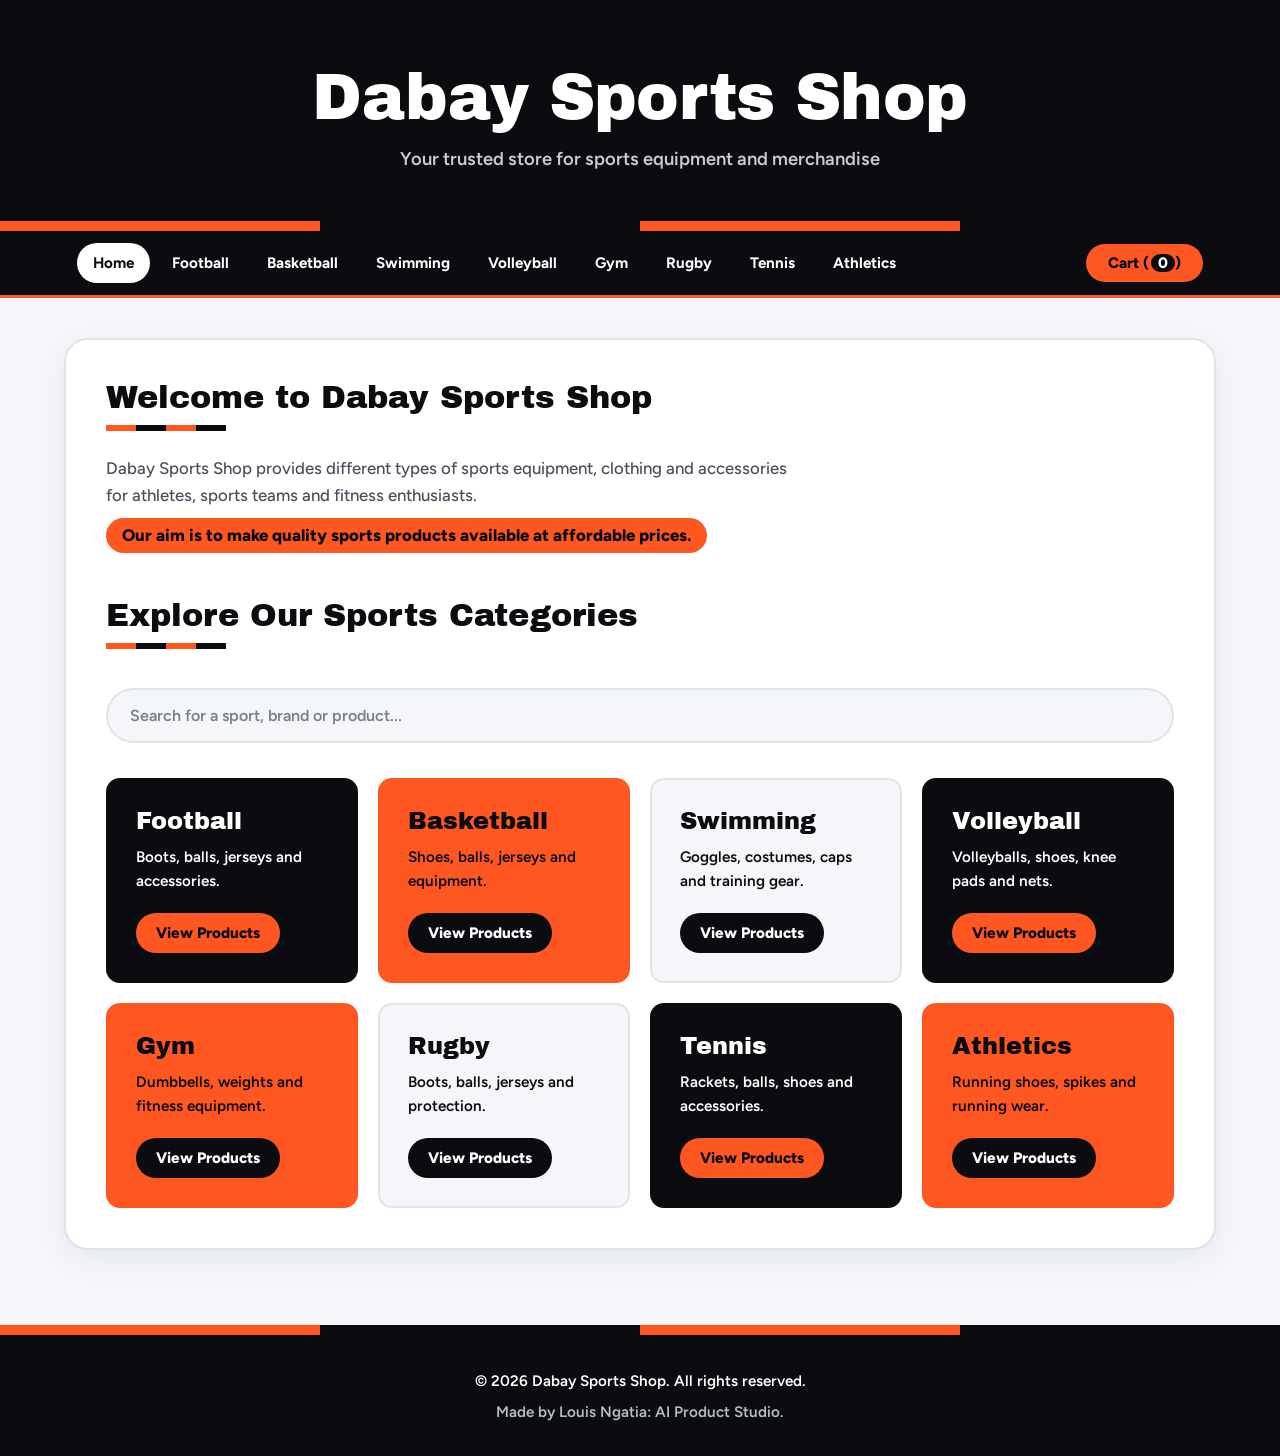
==== commit fb39841b: "Adding products" ====
--- a/index.html
+++ b/index.html
@@ -4,7 +4,7 @@
     <meta charset="UTF-8">
     <meta name="viewport" content="width=device-width, initial-scale=1.0">
     <title>Dabay Sports Shop</title>
-    <link rel="stylesheet" href="styles2.css">
+    <link rel="stylesheet" href="index.css">
 </head>
 <body>
 
@@ -15,16 +15,10 @@
 
 <nav>
     <button class="menu-toggle" id="menu-toggle" aria-label="Toggle menu">&#9776; Menu</button>
-
     <div class="nav-links" id="nav-links">
         <a href="#home" data-home class="active">Home</a>
-        <a href="#football" data-section="football">Football</a>
-        <a href="#basketball" data-section="basketball">Basketball</a>
-        <a href="#swimming" data-section="swimming">Swimming</a>
-        <a href="#volleyball" data-section="volleyball">Volleyball</a>
-        <a href="#gym" data-section="gym">Gym</a>
+        <!-- sport links are added by the script from SPORTS -->
     </div>
-
     <div class="nav-actions">
         <button id="cart-button">Cart (<span id="cart-count">0</span>)</button>
     </div>
@@ -45,77 +39,18 @@
 
         <h2>Explore Our Sports Categories</h2>
 
-        <input type="text" id="search-input" placeholder="Search for a sports product...">
+        <input type="text" id="search-input" placeholder="Search for a sport, brand or product...">
 
         <div id="search-results-container" hidden>
             <h3>Search Results</h3>
             <div class="products" id="search-results"></div>
         </div>
 
-        <div class="categories">
-            <div class="category">
-                <h3>Football</h3>
-                <p>Boots, balls, jerseys and accessories.</p>
-                <button class="view-button" data-section="football">View Products</button>
-            </div>
-            <div class="category">
-                <h3>Basketball</h3>
-                <p>Basketballs, shoes, jerseys and equipment.</p>
-                <button class="view-button" data-section="basketball">View Products</button>
-            </div>
-            <div class="category">
-                <h3>Swimming</h3>
-                <p>Goggles, swimming costumes, caps and accessories.</p>
-                <button class="view-button" data-section="swimming">View Products</button>
-            </div>
-            <div class="category">
-                <h3>Volleyball</h3>
-                <p>Volleyballs, knee pads, shoes and nets.</p>
-                <button class="view-button" data-section="volleyball">View Products</button>
-            </div>
-            <div class="category">
-                <h3>Gym</h3>
-                <p>Dumbbells, weights and fitness equipment.</p>
-                <button class="view-button" data-section="gym">View Products</button>
-            </div>
-        </div>
+        <div class="categories"><!-- category tiles are added by the script --></div>
     </section>
 
-    <!-- SPORT SECTIONS: product cards are generated from the CATALOG in the script below -->
-    <section id="football" class="sport-section" hidden>
-        <button class="back-button" data-home>&larr; Back to Home</button>
-        <h2>Football Products</h2>
-        <p class="section-subtitle">Find equipment and accessories for football players and fans.</p>
-        <div class="products" data-sport="football"></div>
-    </section>
-
-    <section id="basketball" class="sport-section" hidden>
-        <button class="back-button" data-home>&larr; Back to Home</button>
-        <h2>Basketball Products</h2>
-        <p class="section-subtitle">Explore our basketball equipment and accessories.</p>
-        <div class="products" data-sport="basketball"></div>
-    </section>
-
-    <section id="swimming" class="sport-section" hidden>
-        <button class="back-button" data-home>&larr; Back to Home</button>
-        <h2>Swimming Products</h2>
-        <p class="section-subtitle">Find swimming equipment for beginners and experienced swimmers.</p>
-        <div class="products" data-sport="swimming"></div>
-    </section>
-
-    <section id="volleyball" class="sport-section" hidden>
-        <button class="back-button" data-home>&larr; Back to Home</button>
-        <h2>Volleyball Products</h2>
-        <p class="section-subtitle">Explore our volleyball products and playing accessories.</p>
-        <div class="products" data-sport="volleyball"></div>
-    </section>
-
-    <section id="gym" class="sport-section" hidden>
-        <button class="back-button" data-home>&larr; Back to Home</button>
-        <h2>Gym Equipment</h2>
-        <p class="section-subtitle">Find equipment for home workouts and professional gyms.</p>
-        <div class="products" data-sport="gym"></div>
-    </section>
+    <!-- SPORT SECTIONS are added by the script -->
+    <div id="sport-sections"></div>
 
     <!-- SHOPPING CART -->
     <section id="cart-section" hidden>
@@ -138,7 +73,7 @@
 
 <footer>
     <p>&copy; 2026 Dabay Sports Shop. All rights reserved.</p>
-    <p>Made by Louis Miricho : AI Product Studio.</p>
+    <p>Made by Louis Ngatia: AI Product Studio.</p>
 </footer>
 
 <script>
@@ -148,72 +83,178 @@
     // Your WhatsApp number in international format, no + or spaces (Kenya example: 2547XXXXXXXX)
     const WHATSAPP_NUMBER = "2547XXXXXXXX";
 
-    // ---- PRODUCT CATALOG: [name, description, price in KSh] ----
-    // Image for each product is images/<name-in-lowercase-with-dashes>.jpg
-    const CATALOG = {
+    // ---- SPORTS: [id, name, home-page tile text, page subtitle] ----
+    const SPORTS = [
+        ["football", "Football", "Boots, balls, jerseys and accessories.", "Find equipment and accessories for football players and fans."],
+        ["basketball", "Basketball", "Shoes, balls, jerseys and equipment.", "Explore our basketball equipment and accessories."],
+        ["swimming", "Swimming", "Goggles, costumes, caps and training gear.", "Find swimming equipment for beginners and experienced swimmers."],
+        ["volleyball", "Volleyball", "Volleyballs, shoes, knee pads and nets.", "Explore our volleyball products and playing accessories."],
+        ["gym", "Gym", "Dumbbells, weights and fitness equipment.", "Find equipment for home workouts and professional gyms."],
+        ["rugby", "Rugby", "Boots, balls, jerseys and protection.", "Gear up for the scrum, the sevens and everything between."],
+        ["tennis", "Tennis", "Rackets, balls, shoes and accessories.", "Rackets, balls and court gear for every level."],
+        ["athletics", "Athletics", "Running shoes, spikes and running wear.", "Everything for road, track and cross-country runners."]
+    ];
+
+    // ---- CATALOG ----
+    // Each product type: [type name, product noun, description, "Brand line:price|Brand line:price|..."]
+    // Product name = "<brand line> <noun>" (leave noun empty to use the brand line as the full name).
+    // Photos: images/<product-name>.jpg, then images/<type-name>.jpg, then a placeholder.
+    const RAW = {
         football: [
-            ["Football Boots", "Comfortable boots for training and matches.", 4500],
-            ["Football", "Durable footballs for training and matches.", 2000],
-            ["Football Jersey", "Comfortable jerseys for players and supporters.", 1800],
-            ["Shin Guards", "Protective equipment for players' lower legs.", 800],
-            ["Goalkeeper Gloves", "Gloves designed for grip and hand protection.", 1500],
-            ["Football Socks", "Sports socks designed for comfort.", 500],
-            ["Football Shorts", "Light, breathable shorts for matches and training.", 1000],
-            ["Training Cones", "Set of 20 cones for drills and agility work.", 700],
-            ["Football Pump", "Hand pump with needle for inflating match balls.", 600],
-            ["Captain Armband", "Adjustable armband for the team captain.", 300],
-            ["Football Bag", "Roomy bag with a separate compartment for boots.", 1800]
+            ["Football Boots", "Boots", "Boots for matches, firm ground and training.", "Nike Mercurial:9500|Nike Phantom:9000|Nike Tiempo:7500|Adidas Predator:8500|Adidas F50:8500|Puma Future:7000|Everyday Training:4500"],
+            ["Footballs", "Football", "Durable footballs for training and matches.", "Adidas Match:4500|Nike Pitch:3800|Puma Orbita:3500|Mikasa Training:2800|Everyday Training:2000"],
+            ["Football Jerseys", "Jersey", "Replica jerseys for players and supporters.", "Arsenal:2500|Manchester United:2500|Liverpool:2500|Real Madrid:2500|Barcelona:2500|Harambee Stars:2000|Gor Mahia:2000"],
+            ["Goalkeeper Gloves", "Goalkeeper Gloves", "Gloves designed for grip and hand protection.", "Adidas Predator:3500|Nike Vapor Grip:3800|Puma Future:3000|Uhlsport:4500|Everyday:1500"],
+            ["Football Accessories", "", "Essential kit for training and match day.", "Shin Guards:800|Football Socks:500|Football Shorts:1000|Training Cones:700|Football Pump:600|Captain Armband:300|Football Bag:1800"]
         ],
         basketball: [
-            ["Basketball", "Quality basketballs for training and matches.", 2500],
-            ["Basketball Shoes", "Sports shoes for comfort and movement on court.", 5500],
-            ["Basketball Jersey", "Lightweight jerseys for basketball players.", 1800],
-            ["Basketball Hoop", "A hoop for practising basketball shots.", 8000],
-            ["Basketball Shorts", "Comfortable shorts for training and matches.", 1200],
-            ["Basketball Pump", "Compact pump to keep your ball at the right pressure.", 600],
-            ["Basketball Socks", "Cushioned socks for long games on court.", 600],
-            ["Wristbands", "Pair of sweat-absorbing wristbands.", 400],
-            ["Mouthguard", "Moulded mouthguard for contact protection.", 700],
-            ["Ball Bag", "Mesh bag that carries up to 5 balls.", 1500]
+            ["Basketball Shoes", "Basketball Shoes", "Court shoes for grip, comfort and movement.", "Nike LeBron:13500|Air Jordan:12500|Nike KD:10500|Adidas Harden:10000|Under Armour Curry:11500|Everyday Court:5500"],
+            ["Basketballs", "Basketball", "Quality basketballs for training and matches.", "Spalding:3800|Wilson Evolution:4800|Molten:4200|Nike Elite:4500|Everyday Training:2500"],
+            ["Basketball Jerseys", "Jersey", "Lightweight jerseys for players and fans.", "Los Angeles Lakers:2500|Golden State Warriors:2500|Chicago Bulls:2500|Boston Celtics:2500|Everyday Training:1800"],
+            ["Basketball Equipment", "", "Hoops and accessories for practice and games.", "Basketball Hoop:8000|Basketball Shorts:1200|Basketball Socks:600|Basketball Pump:600|Wristbands:400|Mouthguard:700|Ball Bag:1500"]
         ],
         swimming: [
-            ["Swimming Goggles", "Goggles designed to protect the eyes while swimming.", 1000],
-            ["Swimming Costume", "Comfortable swimwear for swimming and training.", 2000],
-            ["Swimming Cap", "A cap designed to keep hair contained while swimming.", 600],
-            ["Swimming Fins", "Training fins for practising kicking techniques.", 2500],
-            ["Kickboard", "A training board used to practise swimming kicks.", 1200],
-            ["Swim Trunks", "Quick-drying trunks for pool and training sessions.", 1500],
-            ["Quick-Dry Towel", "Light towel that dries fast and packs small.", 1200],
-            ["Pull Buoy", "Foam float for upper-body and stroke training.", 1300],
-            ["Ear Plugs and Nose Clip", "Set that keeps water out during swims.", 400],
-            ["Waterproof Bag", "Roll-top bag that keeps your kit dry.", 1000]
+            ["Swimming Goggles", "Goggles", "Goggles designed to protect the eyes while swimming.", "Speedo:1800|Arena:1700|TYR:2000|Aqua Sphere:1900|Everyday:1000"],
+            ["Swimming Costumes", "Swimming Costume", "Comfortable swimwear for swimming and training.", "Speedo:3500|Arena:3000|Everyday:2000"],
+            ["Swim Trunks", "Swim Trunks", "Quick-drying trunks for pool and training sessions.", "Speedo:2500|Arena:2200|Everyday:1500"],
+            ["Swimming Caps", "Swimming Cap", "A cap that keeps hair contained while swimming.", "Speedo:900|Arena:800|Everyday Silicone:600"],
+            ["Training Gear", "", "Training aids and accessories for the pool.", "Swimming Fins:2500|Kickboard:1200|Pull Buoy:1300|Quick-Dry Towel:1200|Ear Plugs and Nose Clip:400|Waterproof Bag:1000"]
         ],
         volleyball: [
-            ["Volleyball", "Volleyballs suitable for training and competitive games.", 2000],
-            ["Knee Pads", "Protective knee pads for players during matches.", 1000],
-            ["Volleyball Shoes", "Comfortable shoes for movement and court performance.", 4500],
-            ["Volleyball Net", "A net used for volleyball training and matches.", 3500],
-            ["Volleyball Jersey", "Sports jerseys designed for volleyball players.", 1500],
-            ["Volleyball Shorts", "Stretchy shorts that allow full movement.", 1200],
-            ["Ankle Brace", "Supportive brace that helps protect against rolled ankles.", 900],
-            ["Volleyball Socks", "Padded socks for comfort during long matches.", 500],
-            ["Volleyball Pump", "Hand pump for inflating volleyballs.", 600]
+            ["Volleyballs", "Volleyball", "Volleyballs for training and competitive games.", "Mikasa:4500|Molten:4200|Wilson:3800|Everyday Training:2000"],
+            ["Volleyball Shoes", "Volleyball Shoes", "Shoes for movement and court performance.", "Mizuno Wave:9000|Asics Gel:8500|Nike Hyperspike:7500|Everyday Court:4500"],
+            ["Knee Pads", "Knee Pads", "Protective knee pads for players during matches.", "Mizuno:1800|Asics:1700|Everyday:1000"],
+            ["Volleyball Jerseys", "Jersey", "Sports jerseys designed for volleyball players.", "Mizuno:2500|Asics:2500|Everyday Team:1500"],
+            ["Volleyball Equipment", "", "Nets and accessories for training and matches.", "Volleyball Net:3500|Volleyball Shorts:1200|Ankle Brace:900|Volleyball Socks:500|Volleyball Pump:600"]
         ],
         gym: [
-            ["Dumbbells", "Weights used for strength training and muscle exercises.", 2500],
-            ["Barbell", "Equipment used for weightlifting and strength training.", 6000],
-            ["Exercise Mat", "A comfortable mat for floor exercises and stretching.", 1500],
-            ["Resistance Bands", "Flexible bands used for strength and fitness exercises.", 800],
-            ["Treadmill", "A machine used for indoor walking, jogging and running.", 65000],
-            ["Skipping Rope", "A simple fitness tool used for cardio exercises.", 500],
-            ["Kettlebell", "Cast kettlebell for swings, squats and full-body workouts.", 3000],
-            ["Weight Plates", "Pair of plates to load onto your barbell.", 4500],
-            ["Pull-Up Bar", "Doorway bar for pull-ups and hanging exercises.", 3500],
-            ["Gym Gloves", "Padded gloves that protect your palms when lifting.", 900],
-            ["Foam Roller", "Roller for easing tight muscles after training.", 1800],
-            ["Weight Bench", "Adjustable bench for presses and dumbbell work.", 12000]
+            ["Dumbbells", "Dumbbells", "Weights for strength training and muscle exercises.", "Rubber Hex:3500|Adjustable:8000|Vinyl Coated:2500|Cast Iron:3000"],
+            ["Barbells and Plates", "", "Equipment for weightlifting and strength training.", "Olympic Barbell:8000|Standard Barbell:6000|EZ Curl Bar:3500|Weight Plates:4500"],
+            ["Cardio Machines", "", "Machines and tools for cardio workouts.", "Treadmill:65000|Exercise Bike:28000|Rowing Machine:42000|Skipping Rope:500"],
+            ["Gym Accessories", "", "Everyday gear for home workouts and gyms.", "Exercise Mat:1500|Resistance Bands:800|Kettlebell:3000|Weight Bench:12000|Pull-Up Bar:3500|Gym Gloves:900|Foam Roller:1800"]
+        ],
+        rugby: [
+            ["Rugby Boots", "Rugby Boots", "Boots with grip for the scrum, tackles and sprints.", "Adidas Malice:8500|Canterbury Stampede:8000|Gilbert Barbarian:7500|Everyday Training:4000"],
+            ["Rugby Balls", "Rugby Ball", "Balls for matches, sevens and training.", "Gilbert Match:4500|Canterbury Match:3800|Everyday Training:2200"],
+            ["Rugby Jerseys", "Jersey", "Durable jerseys for players and supporters.", "Kenya Shujaa:2500|Kenya Simbas:2500|Everyday Team:1800"],
+            ["Rugby Protection and Kit", "", "Protection and training kit for the pitch.", "Scrum Cap:2500|Mouthguard:700|Shoulder Pads:3500|Rugby Shorts:1200|Tackle Bag:6500"]
+        ],
+        tennis: [
+            ["Tennis Rackets", "Racket", "Rackets for control, power and spin.", "Wilson Pro Staff:14000|Babolat Pure Drive:15500|Head Speed:13500|Yonex:12500|Everyday Beginner:4500"],
+            ["Tennis Balls", "Tennis Balls", "Tube of 3 balls for matches and practice.", "Wilson:800|Penn:700|Dunlop:750|Slazenger:800"],
+            ["Tennis Shoes", "Tennis Shoes", "Court shoes built for quick side-to-side movement.", "Nike Court:9000|Adidas Barricade:9500|Asics Gel-Resolution:10500|Everyday Court:4500"],
+            ["Tennis Accessories", "", "Bags, grips and wear for the court.", "Racket Bag:3500|Overgrips (3 Pack):600|Wristbands:400|Headband:300|Tennis Cap:900"]
+        ],
+        athletics: [
+            ["Running Shoes", "Running Shoes", "Cushioned shoes for road running and training.", "Nike Pegasus:11000|Adidas Adizero:10500|Asics Gel-Nimbus:12500|Brooks Ghost:12000|Puma Deviate:9500|Everyday Trainers:4000"],
+            ["Track Spikes", "Track Spikes", "Lightweight spikes for sprints and middle distance.", "Nike Zoom:9500|Adidas Adizero:8500|Puma evoSPEED:8000|Everyday Spikes:4500"],
+            ["Running Wear", "", "Light, breathable clothing for runners.", "Running Shorts:1200|Running Vest:1000|Compression Tights:2200|Running Cap:700|Running Socks:600"],
+            ["Running Accessories", "", "Tools to carry, time and fuel your runs.", "Water Bottle:700|Running Armband:900|Hydration Belt:1800|Stopwatch:1200|Sports Watch:6500"]
         ]
     };
+
+    // Turn the compact text above into product objects
+    const CATALOG = {};
+    const ALL = [];
+    SPORTS.forEach(([id, label]) => {
+        CATALOG[id] = RAW[id].map(([type, noun, desc, text]) => {
+            const items = text.split("|").map(s => {
+                const [line, price] = s.split(":");
+                return { sport: id, sportLabel: label, type, line, desc,
+                         name: noun ? `${line} ${noun}` : line, price: Number(price) };
+            });
+            ALL.push(...items);
+            return { type, items };
+        });
+    });
+
+    // ---- BUILD THE PAGE ----
+    const slug = s => s.toLowerCase().replace(/[^a-z0-9]+/g, "-").replace(/^-|-$/g, "");
+
+    function card(p) {
+        return `
+            <div class="product">
+                <img src="images/${slug(p.name)}.jpg" data-fb="images/${slug(p.type)}.jpg" alt="${p.name}" loading="lazy">
+                <h3>${p.name}</h3>
+                <p>${p.desc}</p>
+                <p class="price">KSh ${p.price.toLocaleString()}</p>
+                <button class="add-cart" data-name="${p.name}" data-price="${p.price}">Add to Cart</button>
+            </div>`;
+    }
+
+    document.getElementById("nav-links").insertAdjacentHTML("beforeend",
+        SPORTS.map(([id, label]) => `<a href="#${id}" data-section="${id}">${label}</a>`).join(""));
+
+    document.querySelector(".categories").innerHTML = SPORTS.map(([id, label, tile]) => `
+        <div class="category">
+            <h3>${label}</h3>
+            <p>${tile}</p>
+            <button class="view-button" data-section="${id}">View Products</button>
+        </div>`).join("");
+
+    const sectionsHost = document.getElementById("sport-sections");
+    sectionsHost.innerHTML = SPORTS.map(([id, label, , subtitle]) => `
+        <section id="${id}" class="sport-section" hidden>
+            <button class="back-button" data-home>&larr; Back to Home</button>
+            <h2>${label} Products</h2>
+            <p class="section-subtitle">${subtitle}</p>
+            <div class="type-tabs"></div>
+            <div class="line-chips"></div>
+            <div class="products"></div>
+        </section>`).join("");
+
+    // Which product type (tab) and brand line (chip) is selected in each sport
+    const view = {};
+    SPORTS.forEach(([id]) => view[id] = { t: 0, l: "" });
+
+    function renderSport(id) {
+        const sec = document.getElementById(id);
+        const v = view[id];
+        const types = CATALOG[id];
+        const current = types[v.t];
+
+        sec.querySelector(".type-tabs").innerHTML = types.map((t, i) =>
+            `<button class="type-tab${i === v.t ? " active" : ""}" data-t="${i}">${t.type}</button>`).join("");
+
+        const names = current.items.map(p => p.line);
+        sec.querySelector(".line-chips").innerHTML = names.length > 1
+            ? ["All", ...names].map(n => {
+                const val = n === "All" ? "" : n;
+                return `<button class="chip${val === v.l ? " active" : ""}" data-l="${val}">${n}</button>`;
+            }).join("")
+            : "";
+
+        sec.querySelector(".products").innerHTML =
+            current.items.filter(p => !v.l || p.line === v.l).map(card).join("");
+    }
+
+    SPORTS.forEach(([id]) => renderSport(id));
+
+    sectionsHost.addEventListener("click", (e) => {
+        const btn = e.target.closest(".type-tab, .chip");
+        if (!btn) return;
+        const id = btn.closest(".sport-section").id;
+        if (btn.classList.contains("type-tab")) {
+            view[id] = { t: Number(btn.dataset.t), l: "" };
+        } else {
+            view[id].l = btn.dataset.l;
+        }
+        renderSport(id);
+    });
+
+    // If a photo is missing: try the product-type photo, then show a neat placeholder
+    document.addEventListener("error", (e) => {
+        const img = e.target;
+        if (img.tagName !== "IMG" || img.dataset.done) return;
+        if (img.dataset.fb && !img.dataset.triedFb) {
+            img.dataset.triedFb = "1";
+            img.src = img.dataset.fb;
+            return;
+        }
+        img.dataset.done = "1";
+        const svg = `<svg xmlns="http://www.w3.org/2000/svg" width="240" height="180"><rect width="240" height="180" fill="#f4f6f9"/><text x="120" y="95" font-family="Arial" font-size="15" font-weight="bold" fill="#0b0c10" text-anchor="middle">${img.alt}</text></svg>`;
+        img.src = "data:image/svg+xml," + encodeURIComponent(svg);
+    }, true);
 
     // ---- ELEMENTS ----
     const homeSection = document.getElementById("home");
@@ -235,29 +276,6 @@
     const searchResultsContainer = document.getElementById("search-results-container");
     const searchResultsGrid = document.getElementById("search-results");
 
-    // ---- BUILD PRODUCT CARDS ----
-    const slug = name => name.toLowerCase().replace(/[^a-z0-9]+/g, "-").replace(/^-|-$/g, "");
-
-    document.querySelectorAll(".products[data-sport]").forEach(grid => {
-        grid.innerHTML = CATALOG[grid.dataset.sport].map(([name, desc, price]) => `
-            <div class="product">
-                <img src="images/${slug(name)}.jpg" alt="${name}" loading="lazy">
-                <h3>${name}</h3>
-                <p>${desc}</p>
-                <p class="price">KSh ${price.toLocaleString()}</p>
-                <button class="add-cart" data-name="${name}" data-price="${price}">Add to Cart</button>
-            </div>`).join("");
-    });
-
-    // If a product photo is missing, show a neat placeholder instead of a broken image
-    document.addEventListener("error", (e) => {
-        const img = e.target;
-        if (img.tagName !== "IMG" || img.dataset.fallback) return;
-        img.dataset.fallback = "1";
-        const svg = `<svg xmlns="http://www.w3.org/2000/svg" width="240" height="180"><rect width="240" height="180" fill="#edf3ff"/><text x="120" y="95" font-family="Arial" font-size="16" font-weight="bold" fill="#0b1f4b" text-anchor="middle">${img.alt}</text></svg>`;
-        img.src = "data:image/svg+xml," + encodeURIComponent(svg);
-    }, true);
-
     // ---- CART STATE (saved in the browser so it survives a refresh) ----
     let cart = [];
     try { cart = JSON.parse(localStorage.getItem("dabay-cart")) || []; } catch (err) { cart = []; }
@@ -267,9 +285,7 @@
     }
 
     // ---- NAVIGATION ----
-    menuToggle.addEventListener("click", () => {
-        navLinksContainer.classList.toggle("active");
-    });
+    menuToggle.addEventListener("click", () => navLinksContainer.classList.toggle("active"));
 
     function hideAllSections() {
         homeSection.hidden = true;
@@ -332,10 +348,12 @@
 
         const originalText = buttonEl.textContent;
         buttonEl.textContent = "Added!";
-        buttonEl.style.backgroundColor = "#006b3c";
+        buttonEl.style.backgroundColor = "#0b0c10";
+        buttonEl.style.color = "#ffffff";
         setTimeout(() => {
             buttonEl.textContent = originalText;
             buttonEl.style.backgroundColor = "";
+            buttonEl.style.color = "";
         }, 800);
     }
 
@@ -400,9 +418,7 @@
         }
     });
 
-    // ---- LIVE SEARCH ----
-    const allProducts = Array.from(document.querySelectorAll(".sport-section .product"));
-
+    // ---- LIVE SEARCH (matches sport, brand, product type, name and description) ----
     searchInput.addEventListener("input", () => {
         const query = searchInput.value.trim().toLowerCase();
         searchResultsGrid.innerHTML = "";
@@ -412,11 +428,8 @@
             return;
         }
 
-        const matches = allProducts.filter(product => {
-            const title = product.querySelector("h3").textContent.toLowerCase();
-            const desc = product.querySelector("p").textContent.toLowerCase();
-            return title.includes(query) || desc.includes(query);
-        });
+        const matches = ALL.filter(p =>
+            `${p.name} ${p.type} ${p.sportLabel} ${p.desc}`.toLowerCase().includes(query));
 
         searchResultsContainer.hidden = false;
 
@@ -425,7 +438,7 @@
             msg.textContent = `No products found matching "${searchInput.value.trim()}".`;
             searchResultsGrid.appendChild(msg);
         } else {
-            matches.forEach(match => searchResultsGrid.appendChild(match.cloneNode(true)));
+            searchResultsGrid.innerHTML = matches.map(card).join("");
         }
     });
 
@@ -434,4 +447,4 @@
 });
 </script>
 </body>
-</html>
+</html>
--- a/index.css
+++ b/index.css
@@ -0,0 +1,719 @@
+/* ==========================================
+   DABAY SPORTS SHOP - KIT ROOM THEME
+   Solid jersey colors, strong contrast, one bold moment (the category tiles)
+   ========================================== */
+
+@import url('https://fonts.googleapis.com/css2?family=Archivo+Black&family=Figtree:wght@400;500;600;700;800&display=swap');
+
+:root {
+    --bg-page: #f4f6f9;
+    --bg-white: #ffffff;
+    --navy: #0b0c10;
+    --primary: #ff5722;
+    --primary-dark: #e64a19;
+    --primary-bright: #ff5722;
+    --primary-glow: rgba(255, 87, 34, 0.3);
+    --accent: #ff5722;
+    --accent-dark: #0b0c10;
+    --orange: #ff5722;
+    --purple: #ff5722;
+    --yellow: #ff5722;
+    --text-main: #0b0c10;
+    --text-muted: #4a4f5c;
+    --line: #dfe3ea;
+    --radius-lg: 24px;
+    --radius-md: 14px;
+    --radius-sm: 10px;
+    --font-head: 'Archivo Black', 'Arial Black', sans-serif;
+    --font-body: 'Figtree', system-ui, sans-serif;
+    --transition: all 0.2s ease;
+    --stripes: linear-gradient(90deg,
+        var(--primary) 0 25%,
+        var(--navy) 25% 50%,
+        var(--primary) 50% 75%,
+        var(--navy) 75% 100%);
+}
+
+* {
+    margin: 0;
+    padding: 0;
+    box-sizing: border-box;
+}
+
+html {
+    scroll-behavior: smooth;
+}
+
+body {
+    font-family: var(--font-body);
+    background: var(--bg-page);
+    color: var(--text-main);
+    line-height: 1.6;
+    min-height: 100vh;
+    display: flex;
+    flex-direction: column;
+}
+
+:focus-visible {
+    outline: 3px solid var(--primary);
+    outline-offset: 3px;
+}
+
+/* HEADER */
+header {
+    background: var(--navy);
+    color: #ffffff;
+    text-align: center;
+    padding: 64px 20px 56px;
+    position: relative;
+}
+
+header::after {
+    content: '';
+    position: absolute;
+    left: 0;
+    right: 0;
+    bottom: 0;
+    height: 10px;
+    background: var(--stripes);
+}
+
+header h1 {
+    font-family: var(--font-head);
+    font-size: clamp(2.4rem, 6vw, 4rem);
+    font-weight: 400;
+    line-height: 1.05;
+    letter-spacing: -0.01em;
+    margin-bottom: 14px;
+    color: #ffffff;
+}
+
+header p {
+    font-size: 1.15rem;
+    font-weight: 600;
+    color: #c9ccd3;
+    max-width: 560px;
+    margin: 0 auto;
+}
+
+/* NAVIGATION */
+nav {
+    background: var(--navy);
+    display: flex;
+    justify-content: space-between;
+    align-items: center;
+    flex-wrap: wrap;
+    gap: 15px;
+    padding: 12px 6%;
+    position: sticky;
+    top: 0;
+    z-index: 1000;
+    border-bottom: 3px solid var(--primary);
+}
+
+.nav-links {
+    display: flex;
+    flex-wrap: wrap;
+    gap: 6px;
+}
+
+nav a {
+    color: #ffffff;
+    text-decoration: none;
+    padding: 8px 16px;
+    border-radius: 999px;
+    font-size: 0.95rem;
+    font-weight: 700;
+    transition: var(--transition);
+}
+
+nav a:hover {
+    background: var(--primary);
+    color: var(--navy);
+}
+
+nav a.active {
+    background: #ffffff;
+    color: var(--navy);
+}
+
+#cart-button {
+    background: var(--primary);
+    color: var(--navy);
+    border: none;
+    padding: 10px 22px;
+    font-family: inherit;
+    font-weight: 800;
+    font-size: 0.95rem;
+    border-radius: 999px;
+    cursor: pointer;
+    transition: var(--transition);
+}
+
+#cart-button:hover {
+    background: #ffffff;
+    transform: translateY(-2px);
+    box-shadow: 0 6px 16px rgba(255, 87, 34, 0.45);
+}
+
+/* MAIN LAYOUT */
+main {
+    width: 90%;
+    max-width: 1240px;
+    margin: 40px auto;
+    flex: 1;
+}
+
+section {
+    background: var(--bg-white);
+    padding: 40px;
+    margin-bottom: 35px;
+    border-radius: var(--radius-lg);
+    border: 2px solid var(--line);
+    box-shadow: 0 10px 30px rgba(11, 12, 16, 0.06);
+}
+
+.hero-intro {
+    margin-bottom: 35px;
+}
+
+.hero-intro p {
+    color: var(--text-muted);
+    font-size: 1.05rem;
+    font-weight: 500;
+    max-width: 62ch;
+    margin-bottom: 10px;
+}
+
+.hero-intro .tagline {
+    display: inline-block;
+    background: var(--accent);
+    color: var(--navy);
+    padding: 4px 16px;
+    border-radius: 999px;
+    font-weight: 800;
+}
+
+section h2 {
+    font-family: var(--font-head);
+    font-size: 2rem;
+    font-weight: 400;
+    line-height: 1.15;
+    color: var(--navy);
+    margin-bottom: 24px;
+    padding-bottom: 14px;
+    background: var(--stripes) left bottom / 120px 6px no-repeat;
+}
+
+.section-subtitle {
+    color: var(--text-muted);
+    font-weight: 600;
+    margin-bottom: 30px;
+}
+
+/* ENSURES HIDDEN SECTIONS STAY HIDDEN UNTIL JS UNHIDES THEM */
+[hidden] {
+    display: none !important;
+}
+
+/* SEARCH BAR */
+#search-input {
+    width: 100%;
+    padding: 16px 22px;
+    margin: 15px 0 35px;
+    background: var(--bg-page);
+    border: 2px solid var(--line);
+    border-radius: 999px;
+    color: var(--text-main);
+    font-size: 1rem;
+    font-weight: 600;
+    font-family: inherit;
+    transition: var(--transition);
+}
+
+#search-input:focus {
+    outline: none;
+    border-color: var(--primary);
+    background: #ffffff;
+    box-shadow: 0 0 0 5px var(--primary-glow);
+}
+
+#search-input::placeholder {
+    color: #7a808c;
+}
+
+#search-results-container {
+    margin-bottom: 40px;
+    padding-bottom: 30px;
+    border-bottom: 3px dashed var(--line);
+}
+
+#search-results-container h3 {
+    font-family: var(--font-head);
+    font-size: 1.3rem;
+    color: var(--navy);
+    font-weight: 400;
+    margin-bottom: 20px;
+}
+
+/* CATEGORY CARDS - solid jersey colors, the memorable moment */
+.categories {
+    display: grid;
+    grid-template-columns: repeat(auto-fit, minmax(220px, 1fr));
+    gap: 20px;
+}
+
+.category {
+    --tile: var(--navy);
+    --on-tile: #ffffff;
+    --btn: var(--primary);
+    --on-btn: var(--navy);
+    background: var(--tile);
+    color: var(--on-tile);
+    border: 2px solid transparent;
+    padding: 28px;
+    border-radius: var(--radius-md);
+    display: flex;
+    flex-direction: column;
+    justify-content: space-between;
+    min-height: 200px;
+    transition: var(--transition);
+}
+
+
+.category:nth-child(3n+1) { --tile: var(--navy);    --on-tile: #ffffff;     --btn: var(--primary); --on-btn: var(--navy); }
+.category:nth-child(3n+2) { --tile: var(--primary); --on-tile: var(--navy); --btn: var(--navy);    --on-btn: #ffffff; }
+.category:nth-child(3n+3) { --tile: var(--bg-page); --on-tile: var(--navy); --btn: var(--navy);    --on-btn: #ffffff; border-color: var(--line); }
+
+.category:hover {
+    transform: translateY(-4px);
+    box-shadow: 0 14px 28px rgba(11, 12, 16, 0.25);
+}
+
+.category h3 {
+    color: var(--on-tile);
+    font-family: var(--font-head);
+    font-size: 1.5rem;
+    font-weight: 400;
+    line-height: 1.1;
+    margin-bottom: 10px;
+}
+
+.category p {
+    color: var(--on-tile);
+    font-size: 0.95rem;
+    font-weight: 600;
+    margin-bottom: 20px;
+}
+
+/* BUTTONS */
+button {
+    cursor: pointer;
+    font-family: inherit;
+}
+
+.view-button,
+.back-button,
+.add-cart,
+#clear-cart {
+    background: var(--primary);
+    color: var(--navy);
+    border: none;
+    padding: 11px 20px;
+    border-radius: 999px;
+    font-weight: 800;
+    font-size: 0.95rem;
+    transition: var(--transition);
+}
+
+.view-button:hover,
+.back-button:hover,
+.add-cart:hover {
+    background: var(--navy);
+    color: #ffffff;
+    transform: translateY(-2px);
+}
+
+/* Buttons sitting on a colored tile stay readable on every tile color */
+.category .view-button {
+    background: var(--btn);
+    color: var(--on-btn);
+    align-self: flex-start;
+}
+
+.category .view-button:hover {
+    background: #ffffff;
+    color: var(--navy);
+}
+
+.back-button {
+    background: var(--bg-page);
+    color: var(--navy);
+    box-shadow: inset 0 0 0 2px var(--line);
+    margin-bottom: 25px;
+}
+
+.back-button:hover {
+    background: var(--navy);
+    color: #ffffff;
+}
+
+/* PRODUCT CARDS */
+.products {
+    display: grid;
+    grid-template-columns: repeat(auto-fill, minmax(240px, 1fr));
+    gap: 24px;
+}
+
+.product {
+    background: #ffffff;
+    padding: 20px;
+    border: 2px solid var(--line);
+    border-top: 6px solid var(--primary);
+    border-radius: var(--radius-md);
+    text-align: center;
+    display: flex;
+    flex-direction: column;
+    justify-content: space-between;
+    transition: var(--transition);
+}
+
+
+.product:nth-child(even) { border-top-color: var(--navy); }
+
+.product:hover {
+    transform: translateY(-4px);
+    border-color: var(--primary);
+    box-shadow: 0 14px 30px rgba(255, 87, 34, 0.22);
+}
+
+.product img {
+    width: 100%;
+    height: 180px;
+    object-fit: contain;
+    background: var(--bg-page);
+    border-radius: var(--radius-sm);
+    padding: 12px;
+    margin-bottom: 16px;
+}
+
+.product h3 {
+    color: var(--text-main);
+    font-family: var(--font-head);
+    font-size: 1.1rem;
+    font-weight: 400;
+    line-height: 1.25;
+    margin-bottom: 8px;
+}
+
+.product p {
+    color: var(--text-muted);
+    font-size: 0.92rem;
+    font-weight: 500;
+    margin-bottom: 12px;
+}
+
+.product .price {
+    font-family: var(--font-head);
+    font-weight: 400;
+    font-size: 1.25rem;
+    color: var(--navy);
+    background: #ffe6dc;
+    display: inline-block;
+    padding: 2px 16px;
+    border-radius: 999px;
+    margin: 0 auto 16px;
+    font-variant-numeric: tabular-nums;
+}
+
+.product .add-cart {
+    width: 100%;
+    background: var(--primary);
+    color: var(--navy);
+}
+
+.product .add-cart:hover {
+    background: var(--accent-dark);
+    color: #ffffff;
+}
+
+/* SHOPPING CART */
+#cart-items {
+    list-style: none;
+    margin: 20px 0;
+}
+
+#cart-items li {
+    display: flex;
+    justify-content: space-between;
+    align-items: center;
+    gap: 12px;
+    padding: 16px 18px;
+    background: var(--bg-page);
+    border-left: 6px solid var(--primary);
+    border-radius: var(--radius-sm);
+    margin-bottom: 12px;
+    font-weight: 700;
+}
+
+
+.remove-item {
+    background: transparent;
+    color: var(--text-muted);
+    box-shadow: inset 0 0 0 2px var(--line);
+    border: none;
+    padding: 7px 16px;
+    border-radius: 999px;
+    font-size: 0.85rem;
+    font-weight: 700;
+    cursor: pointer;
+    transition: var(--transition);
+}
+
+.remove-item:hover {
+    background: var(--navy);
+    color: #ffffff;
+    transform: scale(1.05);
+}
+
+.cart-summary {
+    display: flex;
+    justify-content: space-between;
+    align-items: center;
+    flex-wrap: wrap;
+    gap: 20px;
+    margin-top: 30px;
+    padding-top: 20px;
+    border-top: 3px solid var(--navy);
+}
+
+#cart-section h3 {
+    color: var(--text-main);
+    font-family: var(--font-head);
+    font-size: 1.5rem;
+    font-weight: 400;
+}
+
+#clear-cart {
+    background: transparent;
+    color: var(--navy);
+    box-shadow: inset 0 0 0 2px var(--navy);
+}
+
+#clear-cart:hover {
+    background: var(--navy);
+    color: #ffffff;
+}
+
+#empty-cart-msg {
+    color: var(--text-muted);
+    font-weight: 600;
+    margin: 20px 0;
+}
+
+/* FOOTER */
+footer {
+    background: var(--stripes) top / 100% 10px no-repeat, var(--navy);
+    color: #ffffff;
+    text-align: center;
+    padding: 44px 20px 32px;
+    font-size: 0.95rem;
+    font-weight: 600;
+}
+
+footer p + p {
+    margin-top: 6px;
+    color: #b8bcc7;
+}
+
+/* RESPONSIVE DESIGN */
+@media screen and (max-width: 768px) {
+    header {
+        padding: 44px 16px 40px;
+    }
+
+    nav {
+        justify-content: center;
+        padding: 12px;
+    }
+
+    .nav-links {
+        justify-content: center;
+    }
+
+    section {
+        padding: 24px;
+    }
+
+    section h2 {
+        font-size: 1.6rem;
+    }
+}
+
+/* ACCESSIBILITY */
+@media (prefers-reduced-motion: reduce) {
+    html {
+        scroll-behavior: auto;
+    }
+
+    * {
+        transition: none !important;
+    }
+}
+
+/* ==========================================
+   ADDITIONS: mobile menu, cart quantity controls, checkout
+   ========================================== */
+.menu-toggle {
+    display: none;
+    background: var(--primary);
+    color: var(--navy);
+    border: none;
+    padding: 10px 18px;
+    border-radius: 999px;
+    font-weight: 800;
+    font-size: 0.95rem;
+}
+
+@media screen and (max-width: 768px) {
+    .menu-toggle { display: inline-block; }
+    .nav-links { display: none; width: 100%; }
+    .nav-links.active { display: flex; }
+}
+
+.cart-line {
+    display: flex;
+    flex-direction: column;
+}
+
+.cart-line small {
+    color: var(--text-muted);
+    font-weight: 600;
+    font-size: 0.9rem;
+}
+
+.qty-controls {
+    display: flex;
+    align-items: center;
+    gap: 8px;
+}
+
+.qty {
+    min-width: 1.5em;
+    text-align: center;
+    font-weight: 800;
+}
+
+.qty-btn {
+    width: 34px;
+    height: 34px;
+    border: none;
+    border-radius: 50%;
+    background: var(--navy);
+    color: #ffffff;
+    font-size: 1.1rem;
+    font-weight: 800;
+    line-height: 1;
+}
+
+.qty-btn:hover { background: var(--primary); color: var(--navy); }
+
+.cart-actions {
+    display: flex;
+    flex-wrap: wrap;
+    gap: 12px;
+}
+
+#checkout-btn {
+    background: var(--accent);
+    color: var(--navy);
+    border: none;
+    padding: 11px 22px;
+    border-radius: 999px;
+    font-weight: 800;
+    font-size: 0.95rem;
+    transition: var(--transition);
+}
+
+#checkout-btn:hover {
+    background: var(--accent-dark);
+    color: #ffffff;
+}
+
+/* ==========================================
+   ADDITIONS: product-type tabs and brand chips
+   ========================================== */
+.type-tabs {
+    display: flex;
+    flex-wrap: wrap;
+    gap: 8px;
+    margin-bottom: 14px;
+}
+
+.type-tab {
+    background: var(--bg-page);
+    color: var(--navy);
+    border: none;
+    padding: 10px 20px;
+    border-radius: 999px;
+    font-weight: 800;
+    font-size: 0.95rem;
+    box-shadow: inset 0 0 0 2px var(--line);
+    transition: var(--transition);
+}
+
+.type-tab:hover {
+    box-shadow: inset 0 0 0 2px var(--primary);
+}
+
+.type-tab.active {
+    background: var(--navy);
+    color: #ffffff;
+    box-shadow: none;
+}
+
+.line-chips {
+    display: flex;
+    flex-wrap: wrap;
+    gap: 8px;
+    margin-bottom: 28px;
+}
+
+.line-chips:empty {
+    margin-bottom: 14px;
+}
+
+.chip {
+    background: #ffffff;
+    color: var(--text-muted);
+    border: none;
+    padding: 6px 14px;
+    border-radius: 999px;
+    font-weight: 700;
+    font-size: 0.88rem;
+    box-shadow: inset 0 0 0 2px var(--line);
+    transition: var(--transition);
+}
+
+.chip:hover {
+    color: var(--navy);
+    box-shadow: inset 0 0 0 2px var(--primary);
+}
+
+.chip.active {
+    background: var(--yellow);
+    color: var(--navy);
+    box-shadow: none;
+}
+
+/* Cart badge */
+#cart-count {
+    display: inline-block;
+    min-width: 1.6em;
+    padding: 0 7px;
+    margin-left: 2px;
+    background: var(--navy);
+    color: #ffffff;
+    border-radius: 999px;
+    text-align: center;
+}
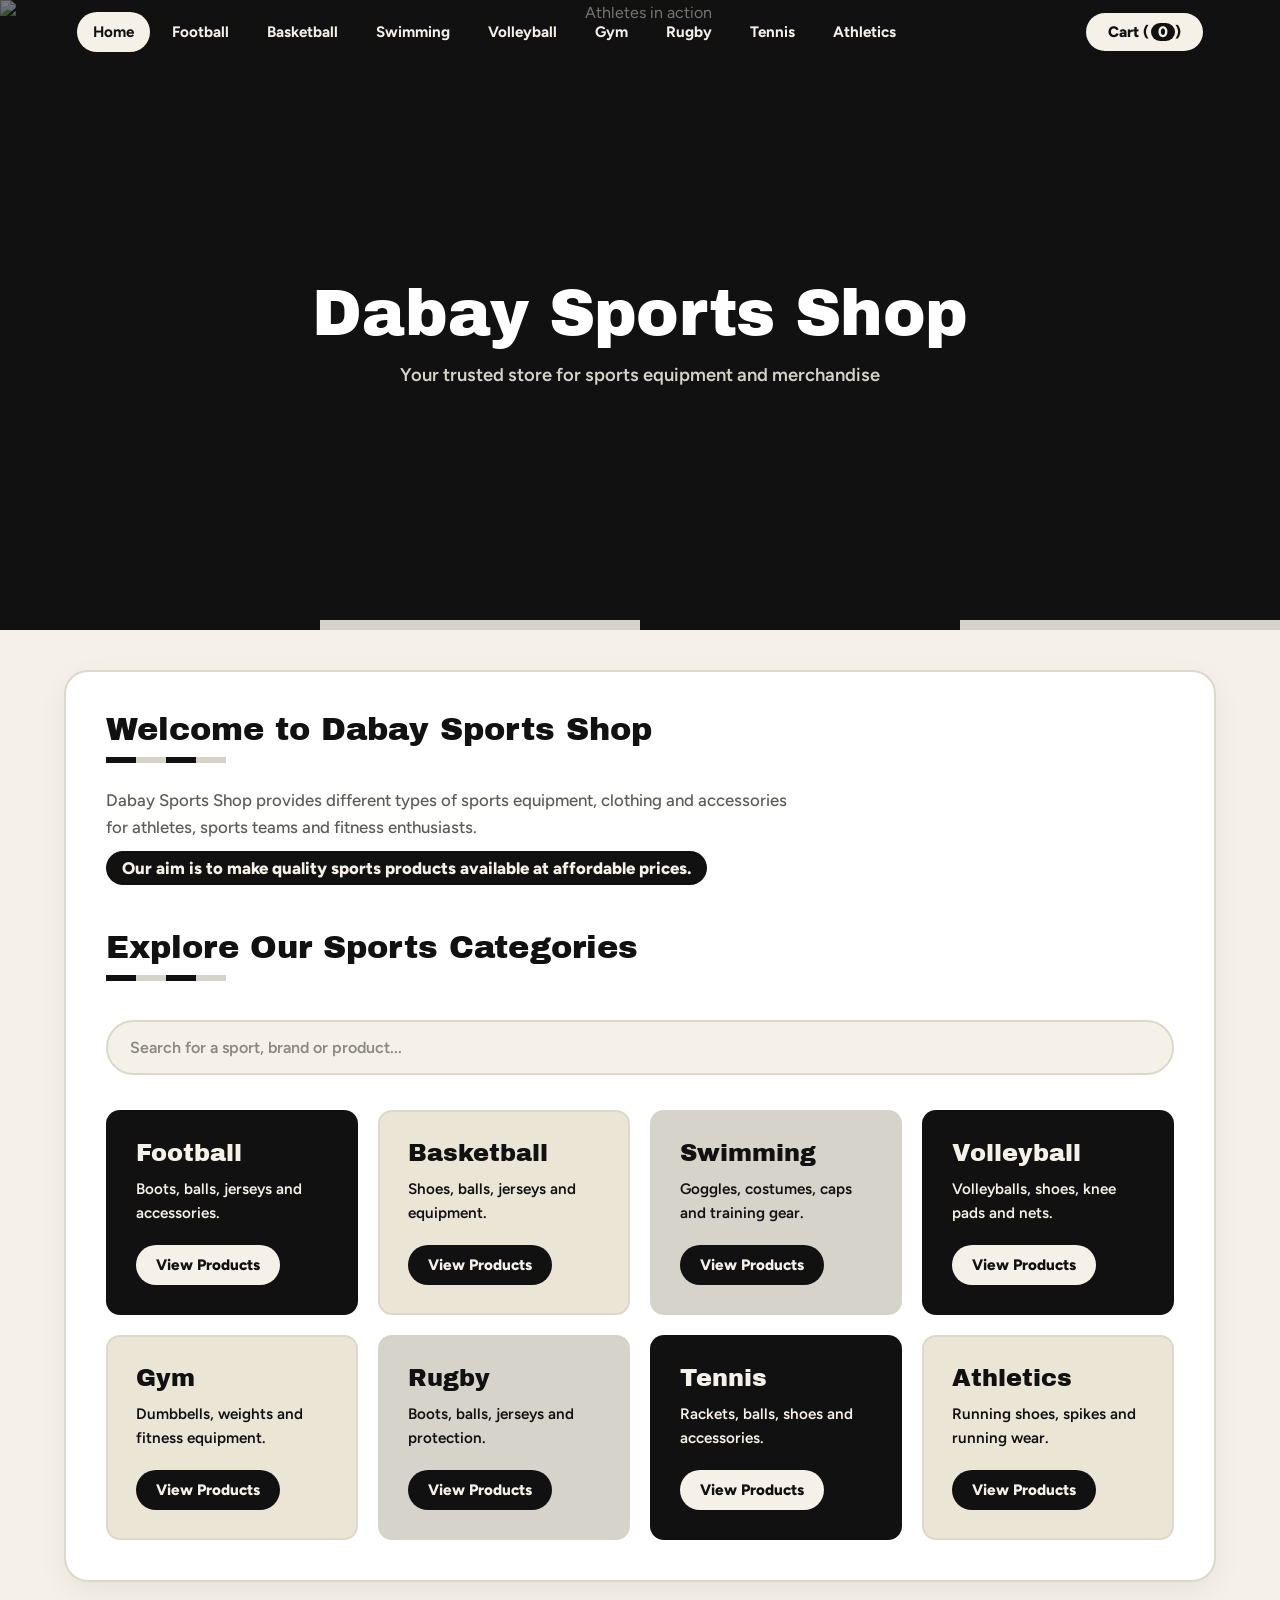
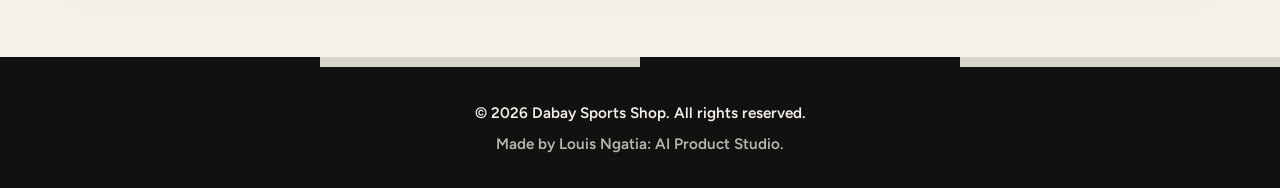
==== commit 980a3700: "adding of white theme" ====
--- a/index.html
+++ b/index.html
@@ -8,21 +8,25 @@
 </head>
 <body>
 
-<header>
-    <h1>Dabay Sports Shop</h1>
-    <p>Your trusted store for sports equipment and merchandise</p>
+<header class="hero">
+<img class="hero-bg" src="image.png" alt="Athletes in action" fetchpriority="high" data-done="1">
+    <nav>
+        <button class="menu-toggle" id="menu-toggle" aria-label="Toggle menu">&#9776; Menu</button>
+        <div class="nav-links" id="nav-links">
+            <a href="#home" data-home class="active">Home</a>
+            <!-- sport links are added by the script from SPORTS -->
+        </div>
+        <div class="nav-actions">
+            <button id="cart-button">Cart (<span id="cart-count">0</span>)</button>
+        </div>
+    </nav>
+
+    <div class="hero-content">
+        <h1>Dabay Sports Shop</h1>
+        <p>Your trusted store for sports equipment and merchandise</p>
+    </div>
 </header>
 
-<nav>
-    <button class="menu-toggle" id="menu-toggle" aria-label="Toggle menu">&#9776; Menu</button>
-    <div class="nav-links" id="nav-links">
-        <a href="#home" data-home class="active">Home</a>
-        <!-- sport links are added by the script from SPORTS -->
-    </div>
-    <div class="nav-actions">
-        <button id="cart-button">Cart (<span id="cart-count">0</span>)</button>
-    </div>
-</nav>
 
 <main>
 
@@ -442,6 +446,12 @@
         }
     });
 
+        // ---- NAV TURNS SOLID WHEN SCROLLING ----
+    const mainNav = document.querySelector("header nav");
+    const onScroll = () => mainNav.classList.toggle("scrolled", window.scrollY > 40);
+    window.addEventListener("scroll", onScroll, { passive: true });
+    onScroll();
+
     updateCartCount();
     renderCart();
 });
--- a/index.css
+++ b/index.css
@@ -1,26 +1,32 @@
 /* ==========================================
-   DABAY SPORTS SHOP - KIT ROOM THEME
-   Solid jersey colors, strong contrast, one bold moment (the category tiles)
+   DABAY SPORTS SHOP - CREAM & INK THEME
+   Cream + white surfaces, soft grays, black accents
    ========================================== */
 
 @import url('https://fonts.googleapis.com/css2?family=Archivo+Black&family=Figtree:wght@400;500;600;700;800&display=swap');
 
 :root {
-    --bg-page: #f4f6f9;
-    --bg-white: #ffffff;
-    --navy: #0b0c10;
-    --primary: #ff5722;
-    --primary-dark: #e64a19;
-    --primary-bright: #ff5722;
-    --primary-glow: rgba(255, 87, 34, 0.3);
-    --accent: #ff5722;
-    --accent-dark: #0b0c10;
-    --orange: #ff5722;
-    --purple: #ff5722;
-    --yellow: #ff5722;
-    --text-main: #0b0c10;
-    --text-muted: #4a4f5c;
-    --line: #dfe3ea;
+    /* Surfaces */
+    --bg-page: #f5f1e8;       /* cream page background */
+    --bg-white: #ffffff;      /* cards and sections */
+    --cream-deep: #ebe5d6;    /* tiles, price pills, hover fills */
+    --gray-soft: #d6d3cb;     /* light gray tile */
+    --gray-mid: #8a8982;      /* placeholders, subtle details */
+    --gray-dark: #3a3a38;     /* hover state for black buttons */
+
+    /* Ink */
+    --ink: #111111;           /* black: text, buttons, header, footer */
+    --on-ink: #f5f1e8;        /* cream text on black */
+    --on-ink-muted: #b9b6ac;  /* muted text on black */
+
+    /* Text and lines */
+    --text-main: #111111;
+    --text-muted: #5c5b56;
+    --line: #ddd8cb;
+
+    --primary: var(--ink);
+    --primary-glow: rgba(17, 17, 17, 0.15);
+
     --radius-lg: 24px;
     --radius-md: 14px;
     --radius-sm: 10px;
@@ -28,10 +34,10 @@
     --font-body: 'Figtree', system-ui, sans-serif;
     --transition: all 0.2s ease;
     --stripes: linear-gradient(90deg,
-        var(--primary) 0 25%,
-        var(--navy) 25% 50%,
-        var(--primary) 50% 75%,
-        var(--navy) 75% 100%);
+        var(--ink) 0 25%,
+        var(--gray-soft) 25% 50%,
+        var(--ink) 50% 75%,
+        var(--gray-soft) 75% 100%);
 }
 
 * {
@@ -55,14 +61,14 @@
 }
 
 :focus-visible {
-    outline: 3px solid var(--primary);
+    outline: 3px solid var(--ink);
     outline-offset: 3px;
 }
 
 /* HEADER */
 header {
-    background: var(--navy);
-    color: #ffffff;
+    background: var(--ink);
+    color: var(--on-ink);
     text-align: center;
     padding: 64px 20px 56px;
     position: relative;
@@ -91,14 +97,14 @@
 header p {
     font-size: 1.15rem;
     font-weight: 600;
-    color: #c9ccd3;
+    color: var(--gray-soft);
     max-width: 560px;
     margin: 0 auto;
 }
 
 /* NAVIGATION */
 nav {
-    background: var(--navy);
+    background: var(--ink);
     display: flex;
     justify-content: space-between;
     align-items: center;
@@ -108,7 +114,7 @@
     position: sticky;
     top: 0;
     z-index: 1000;
-    border-bottom: 3px solid var(--primary);
+    border-bottom: 3px solid var(--gray-soft);
 }
 
 .nav-links {
@@ -118,7 +124,7 @@
 }
 
 nav a {
-    color: #ffffff;
+    color: var(--on-ink);
     text-decoration: none;
     padding: 8px 16px;
     border-radius: 999px;
@@ -128,18 +134,18 @@
 }
 
 nav a:hover {
-    background: var(--primary);
-    color: var(--navy);
+    background: var(--gray-soft);
+    color: var(--ink);
 }
 
 nav a.active {
-    background: #ffffff;
-    color: var(--navy);
+    background: var(--bg-page);
+    color: var(--ink);
 }
 
 #cart-button {
-    background: var(--primary);
-    color: var(--navy);
+    background: var(--bg-page);
+    color: var(--ink);
     border: none;
     padding: 10px 22px;
     font-family: inherit;
@@ -153,7 +159,7 @@
 #cart-button:hover {
     background: #ffffff;
     transform: translateY(-2px);
-    box-shadow: 0 6px 16px rgba(255, 87, 34, 0.45);
+    box-shadow: 0 6px 16px rgba(0, 0, 0, 0.35);
 }
 
 /* MAIN LAYOUT */
@@ -170,7 +176,7 @@
     margin-bottom: 35px;
     border-radius: var(--radius-lg);
     border: 2px solid var(--line);
-    box-shadow: 0 10px 30px rgba(11, 12, 16, 0.06);
+    box-shadow: 0 10px 30px rgba(17, 17, 17, 0.06);
 }
 
 .hero-intro {
@@ -187,8 +193,8 @@
 
 .hero-intro .tagline {
     display: inline-block;
-    background: var(--accent);
-    color: var(--navy);
+    background: var(--ink);
+    color: var(--on-ink);
     padding: 4px 16px;
     border-radius: 999px;
     font-weight: 800;
@@ -199,7 +205,7 @@
     font-size: 2rem;
     font-weight: 400;
     line-height: 1.15;
-    color: var(--navy);
+    color: var(--ink);
     margin-bottom: 24px;
     padding-bottom: 14px;
     background: var(--stripes) left bottom / 120px 6px no-repeat;
@@ -233,13 +239,13 @@
 
 #search-input:focus {
     outline: none;
-    border-color: var(--primary);
+    border-color: var(--ink);
     background: #ffffff;
     box-shadow: 0 0 0 5px var(--primary-glow);
 }
 
 #search-input::placeholder {
-    color: #7a808c;
+    color: var(--gray-mid);
 }
 
 #search-results-container {
@@ -251,12 +257,12 @@
 #search-results-container h3 {
     font-family: var(--font-head);
     font-size: 1.3rem;
-    color: var(--navy);
+    color: var(--ink);
     font-weight: 400;
     margin-bottom: 20px;
 }
 
-/* CATEGORY CARDS - solid jersey colors, the memorable moment */
+/* CATEGORY TILES - black, cream and gray */
 .categories {
     display: grid;
     grid-template-columns: repeat(auto-fit, minmax(220px, 1fr));
@@ -264,10 +270,10 @@
 }
 
 .category {
-    --tile: var(--navy);
-    --on-tile: #ffffff;
-    --btn: var(--primary);
-    --on-btn: var(--navy);
+    --tile: var(--ink);
+    --on-tile: var(--on-ink);
+    --btn: var(--bg-page);
+    --on-btn: var(--ink);
     background: var(--tile);
     color: var(--on-tile);
     border: 2px solid transparent;
@@ -280,14 +286,13 @@
     transition: var(--transition);
 }
 
-
-.category:nth-child(3n+1) { --tile: var(--navy);    --on-tile: #ffffff;     --btn: var(--primary); --on-btn: var(--navy); }
-.category:nth-child(3n+2) { --tile: var(--primary); --on-tile: var(--navy); --btn: var(--navy);    --on-btn: #ffffff; }
-.category:nth-child(3n+3) { --tile: var(--bg-page); --on-tile: var(--navy); --btn: var(--navy);    --on-btn: #ffffff; border-color: var(--line); }
+.category:nth-child(3n+1) { --tile: var(--ink);        --on-tile: var(--on-ink); --btn: var(--bg-page); --on-btn: var(--ink); }
+.category:nth-child(3n+2) { --tile: var(--cream-deep); --on-tile: var(--ink);    --btn: var(--ink);     --on-btn: var(--on-ink); border-color: var(--line); }
+.category:nth-child(3n+3) { --tile: var(--gray-soft);  --on-tile: var(--ink);    --btn: var(--ink);     --on-btn: var(--on-ink); }
 
 .category:hover {
     transform: translateY(-4px);
-    box-shadow: 0 14px 28px rgba(11, 12, 16, 0.25);
+    box-shadow: 0 14px 28px rgba(17, 17, 17, 0.2);
 }
 
 .category h3 {
@@ -316,8 +321,8 @@
 .back-button,
 .add-cart,
 #clear-cart {
-    background: var(--primary);
-    color: var(--navy);
+    background: var(--ink);
+    color: var(--on-ink);
     border: none;
     padding: 11px 20px;
     border-radius: 999px;
@@ -329,7 +334,7 @@
 .view-button:hover,
 .back-button:hover,
 .add-cart:hover {
-    background: var(--navy);
+    background: var(--gray-dark);
     color: #ffffff;
     transform: translateY(-2px);
 }
@@ -343,19 +348,19 @@
 
 .category .view-button:hover {
     background: #ffffff;
-    color: var(--navy);
+    color: var(--ink);
 }
 
 .back-button {
     background: var(--bg-page);
-    color: var(--navy);
+    color: var(--ink);
     box-shadow: inset 0 0 0 2px var(--line);
     margin-bottom: 25px;
 }
 
 .back-button:hover {
-    background: var(--navy);
-    color: #ffffff;
+    background: var(--ink);
+    color: var(--on-ink);
 }
 
 /* PRODUCT CARDS */
@@ -369,7 +374,7 @@
     background: #ffffff;
     padding: 20px;
     border: 2px solid var(--line);
-    border-top: 6px solid var(--primary);
+    border-top: 6px solid var(--ink);
     border-radius: var(--radius-md);
     text-align: center;
     display: flex;
@@ -378,13 +383,12 @@
     transition: var(--transition);
 }
 
-
-.product:nth-child(even) { border-top-color: var(--navy); }
+.product:nth-child(even) { border-top-color: var(--gray-mid); }
 
 .product:hover {
     transform: translateY(-4px);
-    border-color: var(--primary);
-    box-shadow: 0 14px 30px rgba(255, 87, 34, 0.22);
+    border-color: var(--ink);
+    box-shadow: 0 14px 30px rgba(17, 17, 17, 0.15);
 }
 
 .product img {
@@ -417,8 +421,8 @@
     font-family: var(--font-head);
     font-weight: 400;
     font-size: 1.25rem;
-    color: var(--navy);
-    background: #ffe6dc;
+    color: var(--ink);
+    background: var(--cream-deep);
     display: inline-block;
     padding: 2px 16px;
     border-radius: 999px;
@@ -428,12 +432,12 @@
 
 .product .add-cart {
     width: 100%;
-    background: var(--primary);
-    color: var(--navy);
+    background: var(--ink);
+    color: var(--on-ink);
 }
 
 .product .add-cart:hover {
-    background: var(--accent-dark);
+    background: var(--gray-dark);
     color: #ffffff;
 }
 
@@ -450,12 +454,11 @@
     gap: 12px;
     padding: 16px 18px;
     background: var(--bg-page);
-    border-left: 6px solid var(--primary);
+    border-left: 6px solid var(--ink);
     border-radius: var(--radius-sm);
     margin-bottom: 12px;
     font-weight: 700;
 }
-
 
 .remove-item {
     background: transparent;
@@ -471,8 +474,8 @@
 }
 
 .remove-item:hover {
-    background: var(--navy);
-    color: #ffffff;
+    background: var(--ink);
+    color: var(--on-ink);
     transform: scale(1.05);
 }
 
@@ -484,7 +487,7 @@
     gap: 20px;
     margin-top: 30px;
     padding-top: 20px;
-    border-top: 3px solid var(--navy);
+    border-top: 3px solid var(--ink);
 }
 
 #cart-section h3 {
@@ -496,13 +499,13 @@
 
 #clear-cart {
     background: transparent;
-    color: var(--navy);
-    box-shadow: inset 0 0 0 2px var(--navy);
+    color: var(--ink);
+    box-shadow: inset 0 0 0 2px var(--ink);
 }
 
 #clear-cart:hover {
-    background: var(--navy);
-    color: #ffffff;
+    background: var(--ink);
+    color: var(--on-ink);
 }
 
 #empty-cart-msg {
@@ -513,8 +516,8 @@
 
 /* FOOTER */
 footer {
-    background: var(--stripes) top / 100% 10px no-repeat, var(--navy);
-    color: #ffffff;
+    background: var(--stripes) top / 100% 10px no-repeat, var(--ink);
+    color: var(--on-ink);
     text-align: center;
     padding: 44px 20px 32px;
     font-size: 0.95rem;
@@ -523,7 +526,7 @@
 
 footer p + p {
     margin-top: 6px;
-    color: #b8bcc7;
+    color: var(--on-ink-muted);
 }
 
 /* RESPONSIVE DESIGN */
@@ -562,12 +565,12 @@
 }
 
 /* ==========================================
-   ADDITIONS: mobile menu, cart quantity controls, checkout
+   MOBILE MENU, CART QUANTITY CONTROLS, CHECKOUT
    ========================================== */
 .menu-toggle {
     display: none;
-    background: var(--primary);
-    color: var(--navy);
+    background: var(--bg-page);
+    color: var(--ink);
     border: none;
     padding: 10px 18px;
     border-radius: 999px;
@@ -609,14 +612,14 @@
     height: 34px;
     border: none;
     border-radius: 50%;
-    background: var(--navy);
-    color: #ffffff;
+    background: var(--ink);
+    color: var(--on-ink);
     font-size: 1.1rem;
     font-weight: 800;
     line-height: 1;
 }
 
-.qty-btn:hover { background: var(--primary); color: var(--navy); }
+.qty-btn:hover { background: var(--gray-dark); color: #ffffff; }
 
 .cart-actions {
     display: flex;
@@ -625,8 +628,8 @@
 }
 
 #checkout-btn {
-    background: var(--accent);
-    color: var(--navy);
+    background: var(--ink);
+    color: var(--on-ink);
     border: none;
     padding: 11px 22px;
     border-radius: 999px;
@@ -636,12 +639,12 @@
 }
 
 #checkout-btn:hover {
-    background: var(--accent-dark);
+    background: var(--gray-dark);
     color: #ffffff;
 }
 
 /* ==========================================
-   ADDITIONS: product-type tabs and brand chips
+   PRODUCT-TYPE TABS AND BRAND CHIPS
    ========================================== */
 .type-tabs {
     display: flex;
@@ -652,7 +655,7 @@
 
 .type-tab {
     background: var(--bg-page);
-    color: var(--navy);
+    color: var(--ink);
     border: none;
     padding: 10px 20px;
     border-radius: 999px;
@@ -663,12 +666,12 @@
 }
 
 .type-tab:hover {
-    box-shadow: inset 0 0 0 2px var(--primary);
+    box-shadow: inset 0 0 0 2px var(--ink);
 }
 
 .type-tab.active {
-    background: var(--navy);
-    color: #ffffff;
+    background: var(--ink);
+    color: var(--on-ink);
     box-shadow: none;
 }
 
@@ -696,14 +699,14 @@
 }
 
 .chip:hover {
-    color: var(--navy);
-    box-shadow: inset 0 0 0 2px var(--primary);
+    color: var(--ink);
+    box-shadow: inset 0 0 0 2px var(--ink);
 }
 
 .chip.active {
-    background: var(--yellow);
-    color: var(--navy);
-    box-shadow: none;
+    background: var(--gray-soft);
+    color: var(--ink);
+    box-shadow: inset 0 0 0 2px var(--ink);
 }
 
 /* Cart badge */
@@ -712,8 +715,79 @@
     min-width: 1.6em;
     padding: 0 7px;
     margin-left: 2px;
-    background: var(--navy);
-    color: #ffffff;
+    background: var(--ink);
+    color: var(--on-ink);
     border-radius: 999px;
     text-align: center;
+}
+
+/* ==========================================
+   HERO WITH BACKGROUND IMAGE + NAV
+   ========================================== */
+header.hero {
+    position: relative;
+    overflow: hidden;
+    min-height: 70vh;
+    padding: 0;
+    display: flex;
+    flex-direction: column;
+    background: var(--ink);
+}
+
+.hero-bg {
+    position: absolute;
+    inset: 0;
+    width: 100%;
+    height: 100%;
+    object-fit: cover;
+    object-position: center;
+    z-index: 0;
+}
+
+/* Dark layer keeps the white hero text readable over any photo */
+header.hero::before {
+    content: '';
+    position: absolute;
+    inset: 0;
+    background: linear-gradient(rgba(17, 17, 17, 0.55), rgba(17, 17, 17, 0.85));
+    z-index: 1;
+}
+
+header.hero::after {
+    z-index: 2;
+}
+
+.hero-content {
+    position: relative;
+    z-index: 2;
+    flex: 1;
+    display: flex;
+    flex-direction: column;
+    justify-content: center;
+    padding: 120px 20px 80px;
+}
+
+/* Nav floats over the image, then turns solid on scroll */
+header.hero nav {
+    position: fixed;
+    top: 0;
+    left: 0;
+    right: 0;
+    background: transparent;
+    border-bottom: 3px solid transparent;
+    transition: background 0.25s ease, border-color 0.25s ease;
+}
+
+header.hero nav.scrolled {
+    background: var(--ink);
+    border-bottom-color: var(--gray-soft);
+}
+
+@media screen and (max-width: 768px) {
+    .nav-links.active {
+        background: var(--ink);
+        border-radius: var(--radius-md);
+        padding: 8px;
+    }
+    .hero-content { padding-top: 140px; }
 }
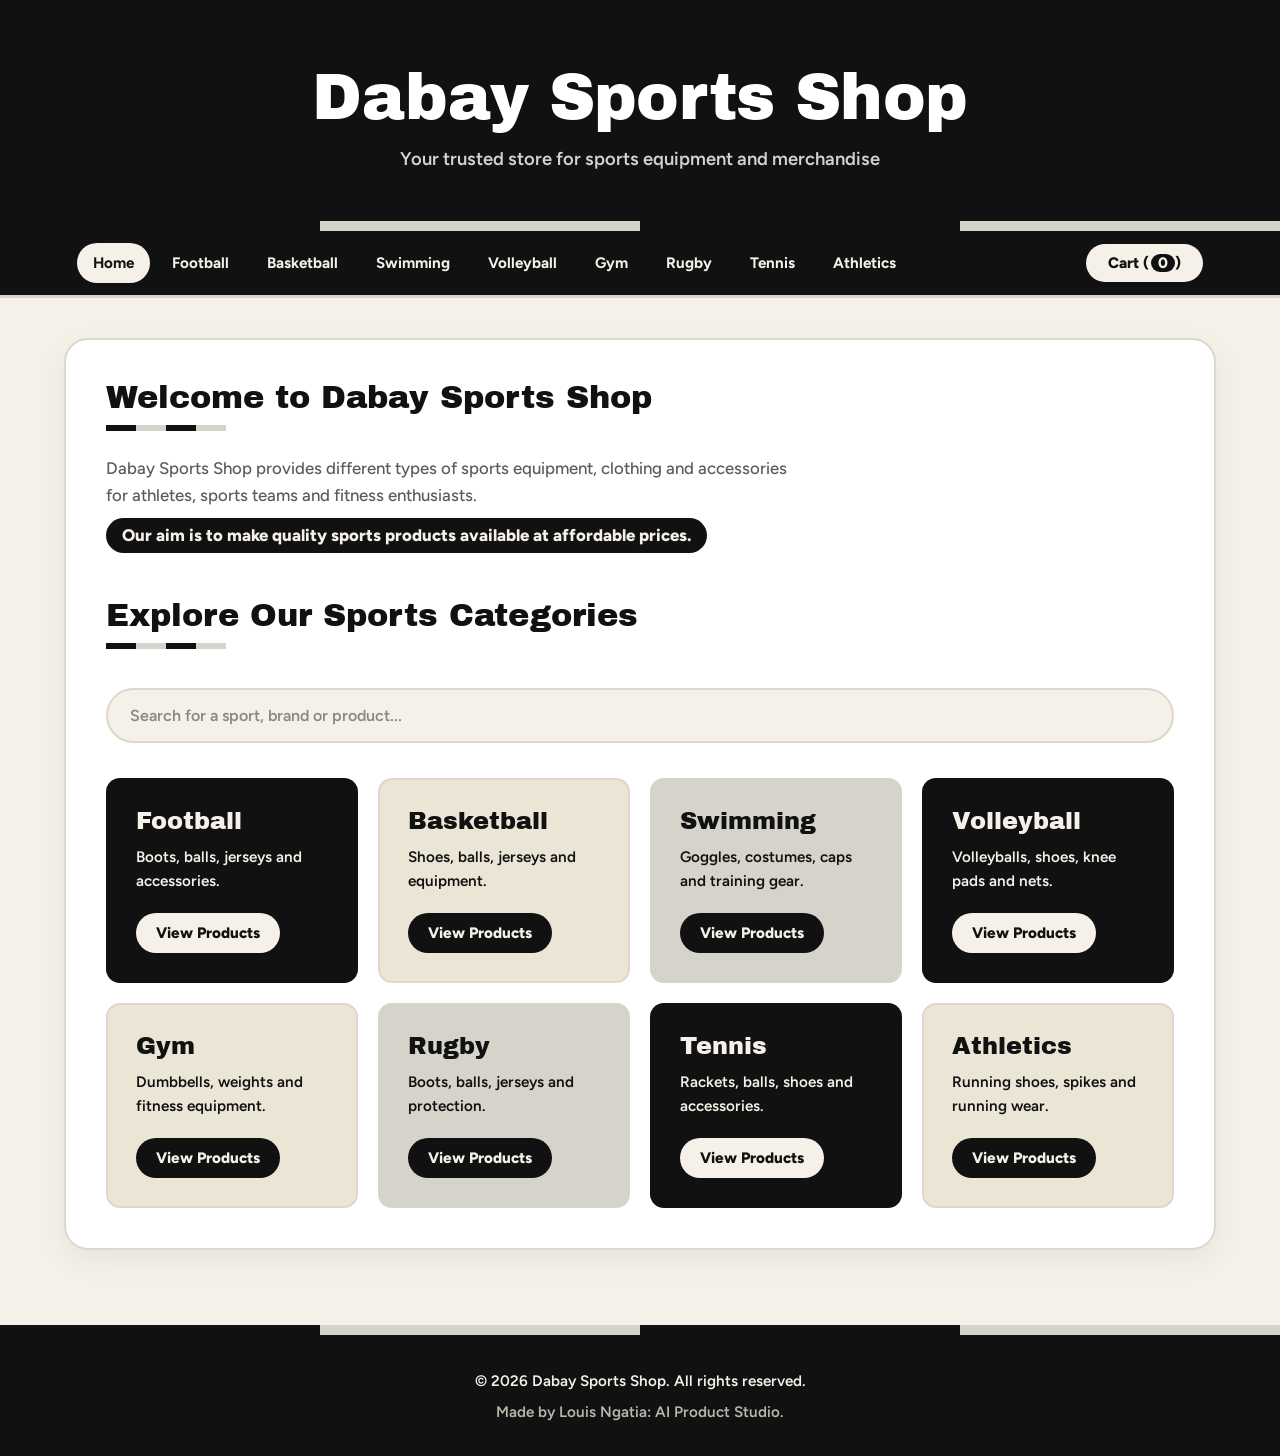
==== commit 89bb1ad8: "update html file name" ====
--- a/index.html
+++ b/index.html
@@ -2,36 +2,39 @@
 <html lang="en">
 <head>
     <meta charset="UTF-8">
+    <!-- Makes the page scale properly on phones -->
     <meta name="viewport" content="width=device-width, initial-scale=1.0">
     <title>Dabay Sports Shop</title>
+    <!-- Loads all the colours, layout and styling from index.css -->
     <link rel="stylesheet" href="index.css">
 </head>
 <body>
-
-<header class="hero">
-<img class="hero-bg" src="image.png" alt="Athletes in action" fetchpriority="high" data-done="1">
-    <nav>
-        <button class="menu-toggle" id="menu-toggle" aria-label="Toggle menu">&#9776; Menu</button>
-        <div class="nav-links" id="nav-links">
-            <a href="#home" data-home class="active">Home</a>
-            <!-- sport links are added by the script from SPORTS -->
-        </div>
-        <div class="nav-actions">
-            <button id="cart-button">Cart (<span id="cart-count">0</span>)</button>
-        </div>
-    </nav>
-
-    <div class="hero-content">
-        <h1>Dabay Sports Shop</h1>
-        <p>Your trusted store for sports equipment and merchandise</p>
-    </div>
+<!-- ===== SITE HEADER: shop name and slogan, shown on every page ===== -->
+<header>
+    <h1>Dabay Sports Shop</h1>
+    <p>Your trusted store for sports equipment and merchandise</p>
 </header>
 
+<!-- ===== NAVIGATION BAR ===== -->
+<nav>
+    <!-- Hamburger button: only useful on small screens, opens/closes the links -->
+    <button class="menu-toggle" id="menu-toggle" aria-label="Toggle menu">&#9776; Menu</button>
+    <div class="nav-links" id="nav-links">
+        <!-- data-home marks this link as the "go to Home" link -->
+        <a href="#home" data-home class="active">Home</a>
+        <!-- sport links are added by the script from SPORTS -->
+    </div>
+    <div class="nav-actions">
+        <!-- Cart button with a live item counter -->
+        <button id="cart-button">Cart (<span id="cart-count">0</span>)</button>
+    </div>
+</nav>
 
 <main>
 
-    <!-- HOME PAGE -->
+    <!-- ===== HOME PAGE ===== -->
     <section id="home">
+        <!-- Welcome message -->
         <div class="hero-intro">
             <h2>Welcome to Dabay Sports Shop</h2>
             <p>
@@ -43,27 +46,33 @@
 
         <h2>Explore Our Sports Categories</h2>
 
+        <!-- Search box: typing here filters all products live -->
         <input type="text" id="search-input" placeholder="Search for a sport, brand or product...">
 
+        <!-- Search results area: hidden until the visitor types something -->
         <div id="search-results-container" hidden>
             <h3>Search Results</h3>
             <div class="products" id="search-results"></div>
         </div>
 
+        <!-- Sport tiles (Football, Basketball...) -->
         <div class="categories"><!-- category tiles are added by the script --></div>
     </section>
 
-    <!-- SPORT SECTIONS are added by the script -->
+    <!-- ===== SPORT PAGES: one hidden section per sport, built by the script ===== -->
     <div id="sport-sections"></div>
 
-    <!-- SHOPPING CART -->
+    <!-- ===== SHOPPING CART PAGE (hidden until the Cart button is clicked) ===== -->
     <section id="cart-section" hidden>
         <button class="back-button" data-home>&larr; Back to Home</button>
         <h2>Your Shopping Cart</h2>
 
+        <!-- The list of items in the cart -->
         <ul id="cart-items"></ul>
+        <!-- Shown only when the cart has nothing in it -->
         <p id="empty-cart-msg">Your cart is empty. Pick a sport to start shopping.</p>
 
+        <!-- Total price and the two cart buttons -->
         <div class="cart-summary">
             <h3>Total: KSh <span id="cart-total">0</span></h3>
             <div class="cart-actions">
@@ -75,386 +84,13 @@
 
 </main>
 
+<!-- ===== FOOTER ===== -->
 <footer>
     <p>&copy; 2026 Dabay Sports Shop. All rights reserved.</p>
     <p>Made by Louis Ngatia: AI Product Studio.</p>
 </footer>
 
-<script>
-document.addEventListener("DOMContentLoaded", () => {
-
-    // ---- SHOP SETTINGS ----
-    // Your WhatsApp number in international format, no + or spaces (Kenya example: 2547XXXXXXXX)
-    const WHATSAPP_NUMBER = "2547XXXXXXXX";
-
-    // ---- SPORTS: [id, name, home-page tile text, page subtitle] ----
-    const SPORTS = [
-        ["football", "Football", "Boots, balls, jerseys and accessories.", "Find equipment and accessories for football players and fans."],
-        ["basketball", "Basketball", "Shoes, balls, jerseys and equipment.", "Explore our basketball equipment and accessories."],
-        ["swimming", "Swimming", "Goggles, costumes, caps and training gear.", "Find swimming equipment for beginners and experienced swimmers."],
-        ["volleyball", "Volleyball", "Volleyballs, shoes, knee pads and nets.", "Explore our volleyball products and playing accessories."],
-        ["gym", "Gym", "Dumbbells, weights and fitness equipment.", "Find equipment for home workouts and professional gyms."],
-        ["rugby", "Rugby", "Boots, balls, jerseys and protection.", "Gear up for the scrum, the sevens and everything between."],
-        ["tennis", "Tennis", "Rackets, balls, shoes and accessories.", "Rackets, balls and court gear for every level."],
-        ["athletics", "Athletics", "Running shoes, spikes and running wear.", "Everything for road, track and cross-country runners."]
-    ];
-
-    // ---- CATALOG ----
-    // Each product type: [type name, product noun, description, "Brand line:price|Brand line:price|..."]
-    // Product name = "<brand line> <noun>" (leave noun empty to use the brand line as the full name).
-    // Photos: images/<product-name>.jpg, then images/<type-name>.jpg, then a placeholder.
-    const RAW = {
-        football: [
-            ["Football Boots", "Boots", "Boots for matches, firm ground and training.", "Nike Mercurial:9500|Nike Phantom:9000|Nike Tiempo:7500|Adidas Predator:8500|Adidas F50:8500|Puma Future:7000|Everyday Training:4500"],
-            ["Footballs", "Football", "Durable footballs for training and matches.", "Adidas Match:4500|Nike Pitch:3800|Puma Orbita:3500|Mikasa Training:2800|Everyday Training:2000"],
-            ["Football Jerseys", "Jersey", "Replica jerseys for players and supporters.", "Arsenal:2500|Manchester United:2500|Liverpool:2500|Real Madrid:2500|Barcelona:2500|Harambee Stars:2000|Gor Mahia:2000"],
-            ["Goalkeeper Gloves", "Goalkeeper Gloves", "Gloves designed for grip and hand protection.", "Adidas Predator:3500|Nike Vapor Grip:3800|Puma Future:3000|Uhlsport:4500|Everyday:1500"],
-            ["Football Accessories", "", "Essential kit for training and match day.", "Shin Guards:800|Football Socks:500|Football Shorts:1000|Training Cones:700|Football Pump:600|Captain Armband:300|Football Bag:1800"]
-        ],
-        basketball: [
-            ["Basketball Shoes", "Basketball Shoes", "Court shoes for grip, comfort and movement.", "Nike LeBron:13500|Air Jordan:12500|Nike KD:10500|Adidas Harden:10000|Under Armour Curry:11500|Everyday Court:5500"],
-            ["Basketballs", "Basketball", "Quality basketballs for training and matches.", "Spalding:3800|Wilson Evolution:4800|Molten:4200|Nike Elite:4500|Everyday Training:2500"],
-            ["Basketball Jerseys", "Jersey", "Lightweight jerseys for players and fans.", "Los Angeles Lakers:2500|Golden State Warriors:2500|Chicago Bulls:2500|Boston Celtics:2500|Everyday Training:1800"],
-            ["Basketball Equipment", "", "Hoops and accessories for practice and games.", "Basketball Hoop:8000|Basketball Shorts:1200|Basketball Socks:600|Basketball Pump:600|Wristbands:400|Mouthguard:700|Ball Bag:1500"]
-        ],
-        swimming: [
-            ["Swimming Goggles", "Goggles", "Goggles designed to protect the eyes while swimming.", "Speedo:1800|Arena:1700|TYR:2000|Aqua Sphere:1900|Everyday:1000"],
-            ["Swimming Costumes", "Swimming Costume", "Comfortable swimwear for swimming and training.", "Speedo:3500|Arena:3000|Everyday:2000"],
-            ["Swim Trunks", "Swim Trunks", "Quick-drying trunks for pool and training sessions.", "Speedo:2500|Arena:2200|Everyday:1500"],
-            ["Swimming Caps", "Swimming Cap", "A cap that keeps hair contained while swimming.", "Speedo:900|Arena:800|Everyday Silicone:600"],
-            ["Training Gear", "", "Training aids and accessories for the pool.", "Swimming Fins:2500|Kickboard:1200|Pull Buoy:1300|Quick-Dry Towel:1200|Ear Plugs and Nose Clip:400|Waterproof Bag:1000"]
-        ],
-        volleyball: [
-            ["Volleyballs", "Volleyball", "Volleyballs for training and competitive games.", "Mikasa:4500|Molten:4200|Wilson:3800|Everyday Training:2000"],
-            ["Volleyball Shoes", "Volleyball Shoes", "Shoes for movement and court performance.", "Mizuno Wave:9000|Asics Gel:8500|Nike Hyperspike:7500|Everyday Court:4500"],
-            ["Knee Pads", "Knee Pads", "Protective knee pads for players during matches.", "Mizuno:1800|Asics:1700|Everyday:1000"],
-            ["Volleyball Jerseys", "Jersey", "Sports jerseys designed for volleyball players.", "Mizuno:2500|Asics:2500|Everyday Team:1500"],
-            ["Volleyball Equipment", "", "Nets and accessories for training and matches.", "Volleyball Net:3500|Volleyball Shorts:1200|Ankle Brace:900|Volleyball Socks:500|Volleyball Pump:600"]
-        ],
-        gym: [
-            ["Dumbbells", "Dumbbells", "Weights for strength training and muscle exercises.", "Rubber Hex:3500|Adjustable:8000|Vinyl Coated:2500|Cast Iron:3000"],
-            ["Barbells and Plates", "", "Equipment for weightlifting and strength training.", "Olympic Barbell:8000|Standard Barbell:6000|EZ Curl Bar:3500|Weight Plates:4500"],
-            ["Cardio Machines", "", "Machines and tools for cardio workouts.", "Treadmill:65000|Exercise Bike:28000|Rowing Machine:42000|Skipping Rope:500"],
-            ["Gym Accessories", "", "Everyday gear for home workouts and gyms.", "Exercise Mat:1500|Resistance Bands:800|Kettlebell:3000|Weight Bench:12000|Pull-Up Bar:3500|Gym Gloves:900|Foam Roller:1800"]
-        ],
-        rugby: [
-            ["Rugby Boots", "Rugby Boots", "Boots with grip for the scrum, tackles and sprints.", "Adidas Malice:8500|Canterbury Stampede:8000|Gilbert Barbarian:7500|Everyday Training:4000"],
-            ["Rugby Balls", "Rugby Ball", "Balls for matches, sevens and training.", "Gilbert Match:4500|Canterbury Match:3800|Everyday Training:2200"],
-            ["Rugby Jerseys", "Jersey", "Durable jerseys for players and supporters.", "Kenya Shujaa:2500|Kenya Simbas:2500|Everyday Team:1800"],
-            ["Rugby Protection and Kit", "", "Protection and training kit for the pitch.", "Scrum Cap:2500|Mouthguard:700|Shoulder Pads:3500|Rugby Shorts:1200|Tackle Bag:6500"]
-        ],
-        tennis: [
-            ["Tennis Rackets", "Racket", "Rackets for control, power and spin.", "Wilson Pro Staff:14000|Babolat Pure Drive:15500|Head Speed:13500|Yonex:12500|Everyday Beginner:4500"],
-            ["Tennis Balls", "Tennis Balls", "Tube of 3 balls for matches and practice.", "Wilson:800|Penn:700|Dunlop:750|Slazenger:800"],
-            ["Tennis Shoes", "Tennis Shoes", "Court shoes built for quick side-to-side movement.", "Nike Court:9000|Adidas Barricade:9500|Asics Gel-Resolution:10500|Everyday Court:4500"],
-            ["Tennis Accessories", "", "Bags, grips and wear for the court.", "Racket Bag:3500|Overgrips (3 Pack):600|Wristbands:400|Headband:300|Tennis Cap:900"]
-        ],
-        athletics: [
-            ["Running Shoes", "Running Shoes", "Cushioned shoes for road running and training.", "Nike Pegasus:11000|Adidas Adizero:10500|Asics Gel-Nimbus:12500|Brooks Ghost:12000|Puma Deviate:9500|Everyday Trainers:4000"],
-            ["Track Spikes", "Track Spikes", "Lightweight spikes for sprints and middle distance.", "Nike Zoom:9500|Adidas Adizero:8500|Puma evoSPEED:8000|Everyday Spikes:4500"],
-            ["Running Wear", "", "Light, breathable clothing for runners.", "Running Shorts:1200|Running Vest:1000|Compression Tights:2200|Running Cap:700|Running Socks:600"],
-            ["Running Accessories", "", "Tools to carry, time and fuel your runs.", "Water Bottle:700|Running Armband:900|Hydration Belt:1800|Stopwatch:1200|Sports Watch:6500"]
-        ]
-    };
-
-    // Turn the compact text above into product objects
-    const CATALOG = {};
-    const ALL = [];
-    SPORTS.forEach(([id, label]) => {
-        CATALOG[id] = RAW[id].map(([type, noun, desc, text]) => {
-            const items = text.split("|").map(s => {
-                const [line, price] = s.split(":");
-                return { sport: id, sportLabel: label, type, line, desc,
-                         name: noun ? `${line} ${noun}` : line, price: Number(price) };
-            });
-            ALL.push(...items);
-            return { type, items };
-        });
-    });
-
-    // ---- BUILD THE PAGE ----
-    const slug = s => s.toLowerCase().replace(/[^a-z0-9]+/g, "-").replace(/^-|-$/g, "");
-
-    function card(p) {
-        return `
-            <div class="product">
-                <img src="images/${slug(p.name)}.jpg" data-fb="images/${slug(p.type)}.jpg" alt="${p.name}" loading="lazy">
-                <h3>${p.name}</h3>
-                <p>${p.desc}</p>
-                <p class="price">KSh ${p.price.toLocaleString()}</p>
-                <button class="add-cart" data-name="${p.name}" data-price="${p.price}">Add to Cart</button>
-            </div>`;
-    }
-
-    document.getElementById("nav-links").insertAdjacentHTML("beforeend",
-        SPORTS.map(([id, label]) => `<a href="#${id}" data-section="${id}">${label}</a>`).join(""));
-
-    document.querySelector(".categories").innerHTML = SPORTS.map(([id, label, tile]) => `
-        <div class="category">
-            <h3>${label}</h3>
-            <p>${tile}</p>
-            <button class="view-button" data-section="${id}">View Products</button>
-        </div>`).join("");
-
-    const sectionsHost = document.getElementById("sport-sections");
-    sectionsHost.innerHTML = SPORTS.map(([id, label, , subtitle]) => `
-        <section id="${id}" class="sport-section" hidden>
-            <button class="back-button" data-home>&larr; Back to Home</button>
-            <h2>${label} Products</h2>
-            <p class="section-subtitle">${subtitle}</p>
-            <div class="type-tabs"></div>
-            <div class="line-chips"></div>
-            <div class="products"></div>
-        </section>`).join("");
-
-    // Which product type (tab) and brand line (chip) is selected in each sport
-    const view = {};
-    SPORTS.forEach(([id]) => view[id] = { t: 0, l: "" });
-
-    function renderSport(id) {
-        const sec = document.getElementById(id);
-        const v = view[id];
-        const types = CATALOG[id];
-        const current = types[v.t];
-
-        sec.querySelector(".type-tabs").innerHTML = types.map((t, i) =>
-            `<button class="type-tab${i === v.t ? " active" : ""}" data-t="${i}">${t.type}</button>`).join("");
-
-        const names = current.items.map(p => p.line);
-        sec.querySelector(".line-chips").innerHTML = names.length > 1
-            ? ["All", ...names].map(n => {
-                const val = n === "All" ? "" : n;
-                return `<button class="chip${val === v.l ? " active" : ""}" data-l="${val}">${n}</button>`;
-            }).join("")
-            : "";
-
-        sec.querySelector(".products").innerHTML =
-            current.items.filter(p => !v.l || p.line === v.l).map(card).join("");
-    }
-
-    SPORTS.forEach(([id]) => renderSport(id));
-
-    sectionsHost.addEventListener("click", (e) => {
-        const btn = e.target.closest(".type-tab, .chip");
-        if (!btn) return;
-        const id = btn.closest(".sport-section").id;
-        if (btn.classList.contains("type-tab")) {
-            view[id] = { t: Number(btn.dataset.t), l: "" };
-        } else {
-            view[id].l = btn.dataset.l;
-        }
-        renderSport(id);
-    });
-
-    // If a photo is missing: try the product-type photo, then show a neat placeholder
-    document.addEventListener("error", (e) => {
-        const img = e.target;
-        if (img.tagName !== "IMG" || img.dataset.done) return;
-        if (img.dataset.fb && !img.dataset.triedFb) {
-            img.dataset.triedFb = "1";
-            img.src = img.dataset.fb;
-            return;
-        }
-        img.dataset.done = "1";
-        const svg = `<svg xmlns="http://www.w3.org/2000/svg" width="240" height="180"><rect width="240" height="180" fill="#f4f6f9"/><text x="120" y="95" font-family="Arial" font-size="15" font-weight="bold" fill="#0b0c10" text-anchor="middle">${img.alt}</text></svg>`;
-        img.src = "data:image/svg+xml," + encodeURIComponent(svg);
-    }, true);
-
-    // ---- ELEMENTS ----
-    const homeSection = document.getElementById("home");
-    const sportSections = document.querySelectorAll(".sport-section");
-    const cartSection = document.getElementById("cart-section");
-    const navLinks = document.querySelectorAll("nav a");
-    const navLinksContainer = document.getElementById("nav-links");
-    const menuToggle = document.getElementById("menu-toggle");
-
-    const cartButton = document.getElementById("cart-button");
-    const cartCountEl = document.getElementById("cart-count");
-    const cartItemsEl = document.getElementById("cart-items");
-    const cartTotalEl = document.getElementById("cart-total");
-    const emptyCartMsg = document.getElementById("empty-cart-msg");
-    const clearCartBtn = document.getElementById("clear-cart");
-    const checkoutBtn = document.getElementById("checkout-btn");
-
-    const searchInput = document.getElementById("search-input");
-    const searchResultsContainer = document.getElementById("search-results-container");
-    const searchResultsGrid = document.getElementById("search-results");
-
-    // ---- CART STATE (saved in the browser so it survives a refresh) ----
-    let cart = [];
-    try { cart = JSON.parse(localStorage.getItem("dabay-cart")) || []; } catch (err) { cart = []; }
-
-    function saveCart() {
-        try { localStorage.setItem("dabay-cart", JSON.stringify(cart)); } catch (err) { /* storage unavailable */ }
-    }
-
-    // ---- NAVIGATION ----
-    menuToggle.addEventListener("click", () => navLinksContainer.classList.toggle("active"));
-
-    function hideAllSections() {
-        homeSection.hidden = true;
-        cartSection.hidden = true;
-        sportSections.forEach(sec => sec.hidden = true);
-        navLinksContainer.classList.remove("active");
-    }
-
-    function setActiveNav(target) {
-        navLinks.forEach(link => link.classList.remove("active"));
-        if (target) target.classList.add("active");
-    }
-
-    function showHome() {
-        hideAllSections();
-        homeSection.hidden = false;
-        setActiveNav(document.querySelector("nav a[data-home]"));
-        window.scrollTo({ top: 0, behavior: "smooth" });
-    }
-
-    function showSection(sectionId) {
-        const targetSection = document.getElementById(sectionId);
-        if (!targetSection) return;
-        hideAllSections();
-        targetSection.hidden = false;
-        setActiveNav(document.querySelector(`nav a[data-section="${sectionId}"]`));
-        window.scrollTo({ top: 0, behavior: "smooth" });
-    }
-
-    document.querySelectorAll("[data-home]").forEach(btn => {
-        btn.addEventListener("click", (e) => { e.preventDefault(); showHome(); });
-    });
-
-    document.querySelectorAll("[data-section]").forEach(btn => {
-        btn.addEventListener("click", (e) => {
-            e.preventDefault();
-            showSection(btn.getAttribute("data-section"));
-        });
-    });
-
-    cartButton.addEventListener("click", () => {
-        hideAllSections();
-        cartSection.hidden = false;
-        setActiveNav(null);
-        renderCart();
-        window.scrollTo({ top: 0, behavior: "smooth" });
-    });
-
-    // ---- CART ----
-    function updateCartCount() {
-        cartCountEl.textContent = cart.reduce((sum, item) => sum + item.qty, 0);
-    }
-
-    function addToCart(name, price, buttonEl) {
-        const existing = cart.find(item => item.name === name);
-        if (existing) existing.qty += 1;
-        else cart.push({ name, price: Number(price), qty: 1 });
-        saveCart();
-        updateCartCount();
-
-        const originalText = buttonEl.textContent;
-        buttonEl.textContent = "Added!";
-        buttonEl.style.backgroundColor = "#0b0c10";
-        buttonEl.style.color = "#ffffff";
-        setTimeout(() => {
-            buttonEl.textContent = originalText;
-            buttonEl.style.backgroundColor = "";
-            buttonEl.style.color = "";
-        }, 800);
-    }
-
-    function renderCart() {
-        cartItemsEl.innerHTML = "";
-        let total = 0;
-        const empty = cart.length === 0;
-        emptyCartMsg.hidden = !empty;
-        clearCartBtn.hidden = empty;
-        checkoutBtn.hidden = empty;
-
-        cart.forEach((item, index) => {
-            const itemTotal = item.price * item.qty;
-            total += itemTotal;
-            const li = document.createElement("li");
-            li.innerHTML = `
-                <span class="cart-line"><strong>${item.name}</strong><small>KSh ${itemTotal.toLocaleString()}</small></span>
-                <span class="qty-controls">
-                    <button class="qty-btn" data-index="${index}" data-delta="-1" aria-label="Remove one ${item.name}">&minus;</button>
-                    <span class="qty">${item.qty}</span>
-                    <button class="qty-btn" data-index="${index}" data-delta="1" aria-label="Add one ${item.name}">+</button>
-                    <button class="remove-item" data-index="${index}">Remove</button>
-                </span>`;
-            cartItemsEl.appendChild(li);
-        });
-
-        cartTotalEl.textContent = total.toLocaleString();
-    }
-
-    cartItemsEl.addEventListener("click", (e) => {
-        const btn = e.target.closest("button");
-        if (!btn) return;
-        const idx = Number(btn.dataset.index);
-        if (btn.classList.contains("remove-item")) {
-            cart.splice(idx, 1);
-        } else if (btn.classList.contains("qty-btn")) {
-            cart[idx].qty += Number(btn.dataset.delta);
-            if (cart[idx].qty <= 0) cart.splice(idx, 1);
-        } else return;
-        saveCart();
-        updateCartCount();
-        renderCart();
-    });
-
-    clearCartBtn.addEventListener("click", () => {
-        cart = [];
-        saveCart();
-        updateCartCount();
-        renderCart();
-    });
-
-    checkoutBtn.addEventListener("click", () => {
-        const lines = cart.map(i => `- ${i.name} x ${i.qty}: KSh ${(i.price * i.qty).toLocaleString()}`);
-        const total = cart.reduce((s, i) => s + i.price * i.qty, 0);
-        const text = `Hello Dabay Sports Shop, I would like to order:\n${lines.join("\n")}\nTotal: KSh ${total.toLocaleString()}`;
-        window.open(`https://wa.me/${WHATSAPP_NUMBER}?text=${encodeURIComponent(text)}`, "_blank");
-    });
-
-    document.body.addEventListener("click", (e) => {
-        if (e.target.classList.contains("add-cart")) {
-            addToCart(e.target.dataset.name, e.target.dataset.price, e.target);
-        }
-    });
-
-    // ---- LIVE SEARCH (matches sport, brand, product type, name and description) ----
-    searchInput.addEventListener("input", () => {
-        const query = searchInput.value.trim().toLowerCase();
-        searchResultsGrid.innerHTML = "";
-
-        if (!query) {
-            searchResultsContainer.hidden = true;
-            return;
-        }
-
-        const matches = ALL.filter(p =>
-            `${p.name} ${p.type} ${p.sportLabel} ${p.desc}`.toLowerCase().includes(query));
-
-        searchResultsContainer.hidden = false;
-
-        if (matches.length === 0) {
-            const msg = document.createElement("p");
-            msg.textContent = `No products found matching "${searchInput.value.trim()}".`;
-            searchResultsGrid.appendChild(msg);
-        } else {
-            searchResultsGrid.innerHTML = matches.map(card).join("");
-        }
-    });
-
-        // ---- NAV TURNS SOLID WHEN SCROLLING ----
-    const mainNav = document.querySelector("header nav");
-    const onScroll = () => mainNav.classList.toggle("scrolled", window.scrollY > 40);
-    window.addEventListener("scroll", onScroll, { passive: true });
-    onScroll();
-
-    updateCartCount();
-    renderCart();
-});
-</script>
+<!-- Loads all the shop logic (catalog, navigation, cart, search) from index.js -->
+<script src="index.js"></script>
 </body>
 </html>
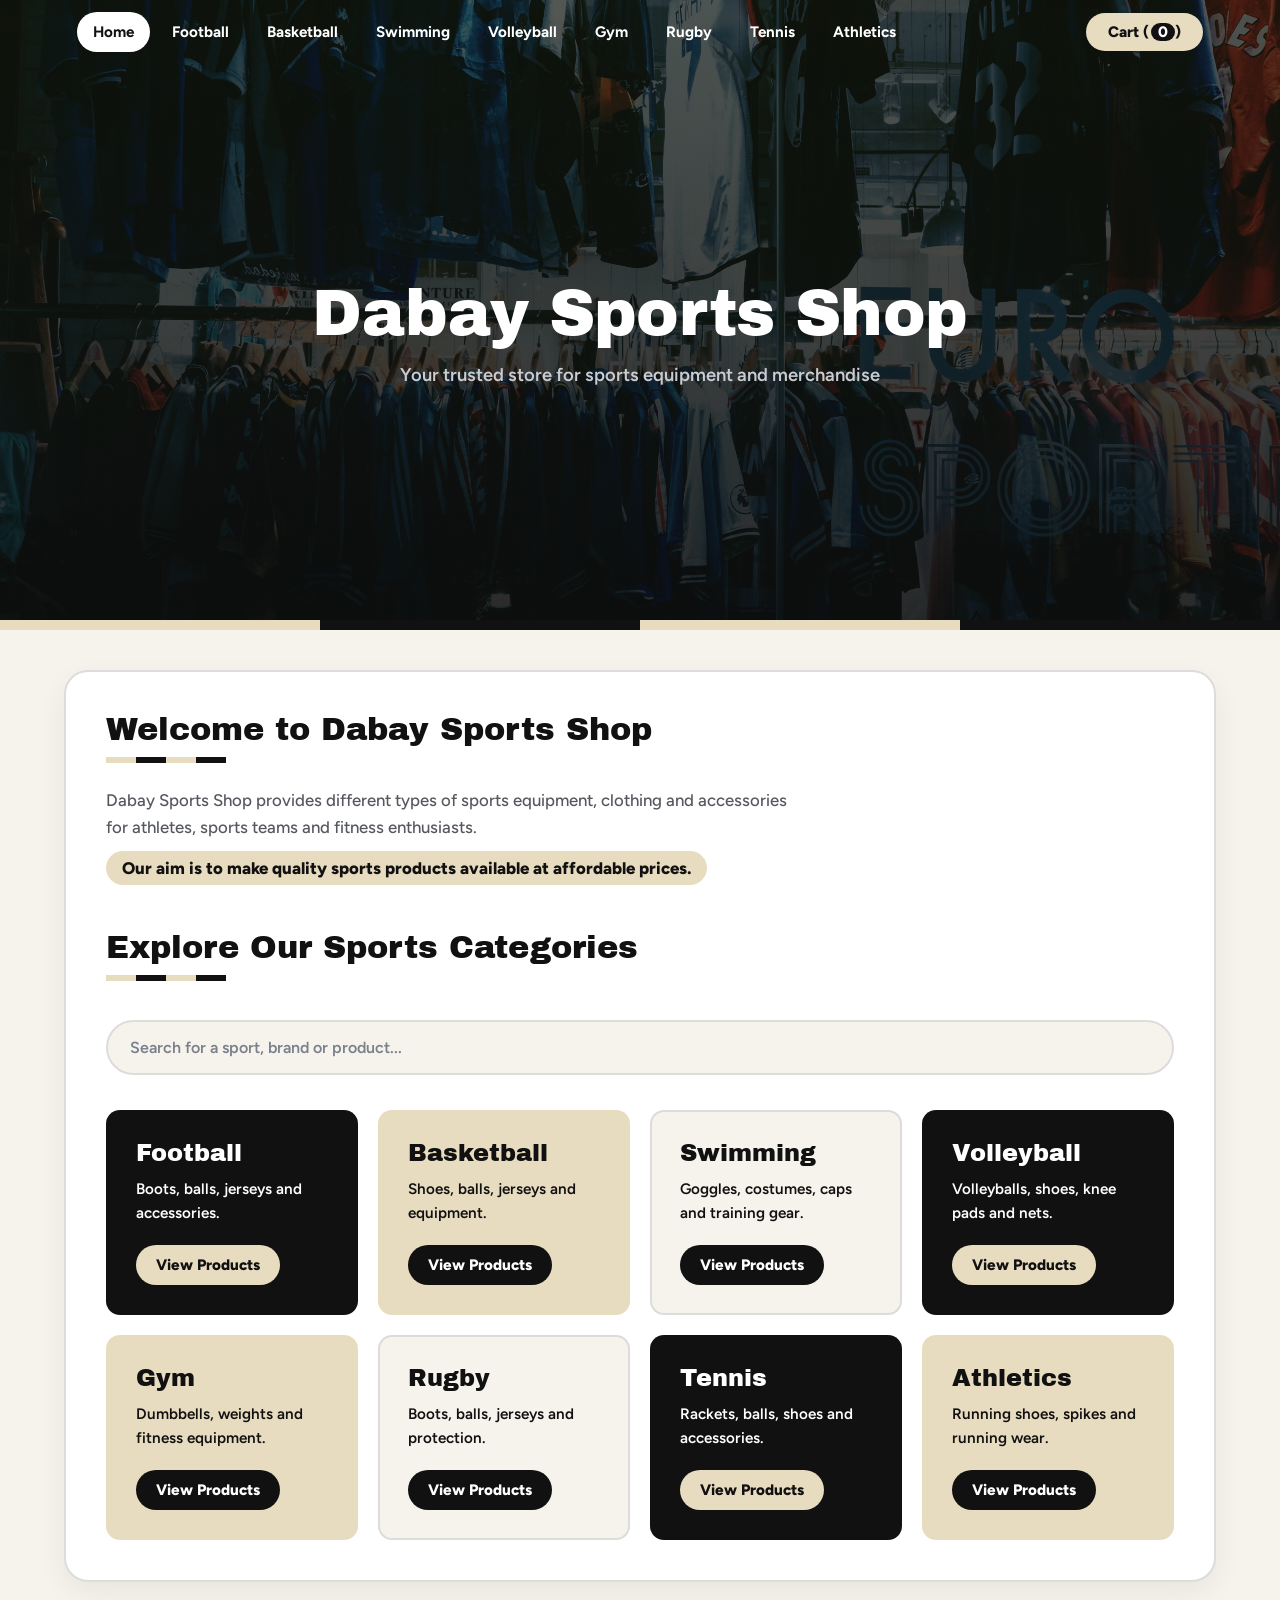
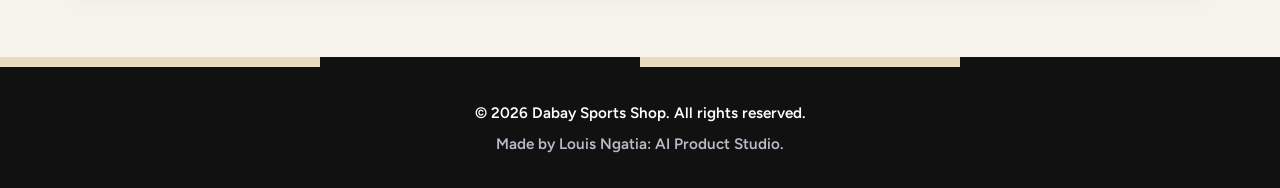
==== commit 10b536f6: "Add files via upload" ====
--- a/index.html
+++ b/index.html
@@ -2,39 +2,36 @@
 <html lang="en">
 <head>
     <meta charset="UTF-8">
-    <!-- Makes the page scale properly on phones -->
     <meta name="viewport" content="width=device-width, initial-scale=1.0">
     <title>Dabay Sports Shop</title>
-    <!-- Loads all the colours, layout and styling from index.css -->
     <link rel="stylesheet" href="index.css">
 </head>
 <body>
-<!-- ===== SITE HEADER: shop name and slogan, shown on every page ===== -->
-<header>
-    <h1>Dabay Sports Shop</h1>
-    <p>Your trusted store for sports equipment and merchandise</p>
+
+<header class="hero">
+    <img class="hero-bg" src="pexels-sugar-jet-750021845-20688402.jpg" alt="Athletes in action" fetchpriority="high" data-done="1">
+
+    <nav>
+        <button class="menu-toggle" id="menu-toggle" aria-label="Toggle menu">&#9776; Menu</button>
+        <div class="nav-links" id="nav-links">
+            <a href="#home" data-home class="active">Home</a>
+            <!-- sport links are added by the script from SPORTS -->
+        </div>
+        <div class="nav-actions">
+            <button id="cart-button">Cart (<span id="cart-count">0</span>)</button>
+        </div>
+    </nav>
+
+    <div class="hero-content">
+        <h1>Dabay Sports Shop</h1>
+        <p>Your trusted store for sports equipment and merchandise</p>
+    </div>
 </header>
-
-<!-- ===== NAVIGATION BAR ===== -->
-<nav>
-    <!-- Hamburger button: only useful on small screens, opens/closes the links -->
-    <button class="menu-toggle" id="menu-toggle" aria-label="Toggle menu">&#9776; Menu</button>
-    <div class="nav-links" id="nav-links">
-        <!-- data-home marks this link as the "go to Home" link -->
-        <a href="#home" data-home class="active">Home</a>
-        <!-- sport links are added by the script from SPORTS -->
-    </div>
-    <div class="nav-actions">
-        <!-- Cart button with a live item counter -->
-        <button id="cart-button">Cart (<span id="cart-count">0</span>)</button>
-    </div>
-</nav>
 
 <main>
 
-    <!-- ===== HOME PAGE ===== -->
+    <!-- HOME PAGE -->
     <section id="home">
-        <!-- Welcome message -->
         <div class="hero-intro">
             <h2>Welcome to Dabay Sports Shop</h2>
             <p>
@@ -46,33 +43,27 @@
 
         <h2>Explore Our Sports Categories</h2>
 
-        <!-- Search box: typing here filters all products live -->
         <input type="text" id="search-input" placeholder="Search for a sport, brand or product...">
 
-        <!-- Search results area: hidden until the visitor types something -->
         <div id="search-results-container" hidden>
             <h3>Search Results</h3>
             <div class="products" id="search-results"></div>
         </div>
 
-        <!-- Sport tiles (Football, Basketball...) -->
         <div class="categories"><!-- category tiles are added by the script --></div>
     </section>
 
-    <!-- ===== SPORT PAGES: one hidden section per sport, built by the script ===== -->
+    <!-- SPORT SECTIONS are added by the script -->
     <div id="sport-sections"></div>
 
-    <!-- ===== SHOPPING CART PAGE (hidden until the Cart button is clicked) ===== -->
+    <!-- SHOPPING CART -->
     <section id="cart-section" hidden>
         <button class="back-button" data-home>&larr; Back to Home</button>
         <h2>Your Shopping Cart</h2>
 
-        <!-- The list of items in the cart -->
         <ul id="cart-items"></ul>
-        <!-- Shown only when the cart has nothing in it -->
         <p id="empty-cart-msg">Your cart is empty. Pick a sport to start shopping.</p>
 
-        <!-- Total price and the two cart buttons -->
         <div class="cart-summary">
             <h3>Total: KSh <span id="cart-total">0</span></h3>
             <div class="cart-actions">
@@ -84,13 +75,11 @@
 
 </main>
 
-<!-- ===== FOOTER ===== -->
 <footer>
     <p>&copy; 2026 Dabay Sports Shop. All rights reserved.</p>
     <p>Made by Louis Ngatia: AI Product Studio.</p>
 </footer>
 
-<!-- Loads all the shop logic (catalog, navigation, cart, search) from index.js -->
 <script src="index.js"></script>
 </body>
 </html>
--- a/index.css
+++ b/index.css
@@ -1,32 +1,29 @@
 /* ==========================================
-   DABAY SPORTS SHOP - CREAM & INK THEME
-   Cream + white surfaces, soft grays, black accents
+   DABAY SPORTS SHOP - KIT ROOM THEME
+   Solid jersey colors, strong contrast, one bold moment (the category tiles)
    ========================================== */
 
 @import url('https://fonts.googleapis.com/css2?family=Archivo+Black&family=Figtree:wght@400;500;600;700;800&display=swap');
 
 :root {
-    /* Surfaces */
-    --bg-page: #f5f1e8;       /* cream page background */
-    --bg-white: #ffffff;      /* cards and sections */
-    --cream-deep: #ebe5d6;    /* tiles, price pills, hover fills */
-    --gray-soft: #d6d3cb;     /* light gray tile */
-    --gray-mid: #8a8982;      /* placeholders, subtle details */
-    --gray-dark: #3a3a38;     /* hover state for black buttons */
-
-    /* Ink */
-    --ink: #111111;           /* black: text, buttons, header, footer */
-    --on-ink: #f5f1e8;        /* cream text on black */
-    --on-ink-muted: #b9b6ac;  /* muted text on black */
-
-    /* Text and lines */
+    --bg-page: #f6f3ec;
+    --bg-white: #ffffff;
+    --navy: #111111;
+    --primary: #e8dcc0;
+    --primary-dark: #d6c7a3;
+    --primary-bright: #e8dcc0;
+    --primary-glow: rgba(138, 141, 148, 0.35);
+    --accent: #e8dcc0;
+    --accent-dark: #111111;
+    --orange: #e8dcc0;
+    --purple: #e8dcc0;
+    --yellow: #e8dcc0;
     --text-main: #111111;
-    --text-muted: #5c5b56;
-    --line: #ddd8cb;
-
-    --primary: var(--ink);
-    --primary-glow: rgba(17, 17, 17, 0.15);
-
+    --text-muted: #55585f;
+    --line: #dcdcdc;
+    --grey: #8a8d94;
+    --cream: #e8dcc0;
+    --cream-soft: #f1e9d8;
     --radius-lg: 24px;
     --radius-md: 14px;
     --radius-sm: 10px;
@@ -34,10 +31,10 @@
     --font-body: 'Figtree', system-ui, sans-serif;
     --transition: all 0.2s ease;
     --stripes: linear-gradient(90deg,
-        var(--ink) 0 25%,
-        var(--gray-soft) 25% 50%,
-        var(--ink) 50% 75%,
-        var(--gray-soft) 75% 100%);
+        var(--primary) 0 25%,
+        var(--navy) 25% 50%,
+        var(--primary) 50% 75%,
+        var(--navy) 75% 100%);
 }
 
 * {
@@ -61,14 +58,14 @@
 }
 
 :focus-visible {
-    outline: 3px solid var(--ink);
+    outline: 3px solid var(--grey);
     outline-offset: 3px;
 }
 
 /* HEADER */
 header {
-    background: var(--ink);
-    color: var(--on-ink);
+    background: var(--navy);
+    color: #ffffff;
     text-align: center;
     padding: 64px 20px 56px;
     position: relative;
@@ -97,14 +94,14 @@
 header p {
     font-size: 1.15rem;
     font-weight: 600;
-    color: var(--gray-soft);
+    color: #c9ccd3;
     max-width: 560px;
     margin: 0 auto;
 }
 
 /* NAVIGATION */
 nav {
-    background: var(--ink);
+    background: var(--navy);
     display: flex;
     justify-content: space-between;
     align-items: center;
@@ -114,7 +111,7 @@
     position: sticky;
     top: 0;
     z-index: 1000;
-    border-bottom: 3px solid var(--gray-soft);
+    border-bottom: 3px solid var(--primary);
 }
 
 .nav-links {
@@ -124,7 +121,7 @@
 }
 
 nav a {
-    color: var(--on-ink);
+    color: #ffffff;
     text-decoration: none;
     padding: 8px 16px;
     border-radius: 999px;
@@ -134,18 +131,18 @@
 }
 
 nav a:hover {
-    background: var(--gray-soft);
-    color: var(--ink);
+    background: var(--primary);
+    color: var(--navy);
 }
 
 nav a.active {
-    background: var(--bg-page);
-    color: var(--ink);
+    background: #ffffff;
+    color: var(--navy);
 }
 
 #cart-button {
-    background: var(--bg-page);
-    color: var(--ink);
+    background: var(--primary);
+    color: var(--navy);
     border: none;
     padding: 10px 22px;
     font-family: inherit;
@@ -159,7 +156,7 @@
 #cart-button:hover {
     background: #ffffff;
     transform: translateY(-2px);
-    box-shadow: 0 6px 16px rgba(0, 0, 0, 0.35);
+    box-shadow: 0 6px 16px rgba(17, 17, 17, 0.35);
 }
 
 /* MAIN LAYOUT */
@@ -176,7 +173,7 @@
     margin-bottom: 35px;
     border-radius: var(--radius-lg);
     border: 2px solid var(--line);
-    box-shadow: 0 10px 30px rgba(17, 17, 17, 0.06);
+    box-shadow: 0 10px 30px rgba(11, 12, 16, 0.06);
 }
 
 .hero-intro {
@@ -193,8 +190,8 @@
 
 .hero-intro .tagline {
     display: inline-block;
-    background: var(--ink);
-    color: var(--on-ink);
+    background: var(--accent);
+    color: var(--navy);
     padding: 4px 16px;
     border-radius: 999px;
     font-weight: 800;
@@ -205,7 +202,7 @@
     font-size: 2rem;
     font-weight: 400;
     line-height: 1.15;
-    color: var(--ink);
+    color: var(--navy);
     margin-bottom: 24px;
     padding-bottom: 14px;
     background: var(--stripes) left bottom / 120px 6px no-repeat;
@@ -239,13 +236,13 @@
 
 #search-input:focus {
     outline: none;
-    border-color: var(--ink);
+    border-color: var(--navy);
     background: #ffffff;
     box-shadow: 0 0 0 5px var(--primary-glow);
 }
 
 #search-input::placeholder {
-    color: var(--gray-mid);
+    color: #7a808c;
 }
 
 #search-results-container {
@@ -257,12 +254,12 @@
 #search-results-container h3 {
     font-family: var(--font-head);
     font-size: 1.3rem;
-    color: var(--ink);
+    color: var(--navy);
     font-weight: 400;
     margin-bottom: 20px;
 }
 
-/* CATEGORY TILES - black, cream and gray */
+/* CATEGORY CARDS - solid jersey colors, the memorable moment */
 .categories {
     display: grid;
     grid-template-columns: repeat(auto-fit, minmax(220px, 1fr));
@@ -270,10 +267,10 @@
 }
 
 .category {
-    --tile: var(--ink);
-    --on-tile: var(--on-ink);
-    --btn: var(--bg-page);
-    --on-btn: var(--ink);
+    --tile: var(--navy);
+    --on-tile: #ffffff;
+    --btn: var(--primary);
+    --on-btn: var(--navy);
     background: var(--tile);
     color: var(--on-tile);
     border: 2px solid transparent;
@@ -286,13 +283,13 @@
     transition: var(--transition);
 }
 
-.category:nth-child(3n+1) { --tile: var(--ink);        --on-tile: var(--on-ink); --btn: var(--bg-page); --on-btn: var(--ink); }
-.category:nth-child(3n+2) { --tile: var(--cream-deep); --on-tile: var(--ink);    --btn: var(--ink);     --on-btn: var(--on-ink); border-color: var(--line); }
-.category:nth-child(3n+3) { --tile: var(--gray-soft);  --on-tile: var(--ink);    --btn: var(--ink);     --on-btn: var(--on-ink); }
+.category:nth-child(3n+1) { --tile: var(--navy);    --on-tile: #ffffff;     --btn: var(--primary); --on-btn: var(--navy); }
+.category:nth-child(3n+2) { --tile: var(--primary); --on-tile: var(--navy); --btn: var(--navy);    --on-btn: #ffffff; }
+.category:nth-child(3n+3) { --tile: var(--bg-page); --on-tile: var(--navy); --btn: var(--navy);    --on-btn: #ffffff; border-color: var(--line); }
 
 .category:hover {
     transform: translateY(-4px);
-    box-shadow: 0 14px 28px rgba(17, 17, 17, 0.2);
+    box-shadow: 0 14px 28px rgba(11, 12, 16, 0.25);
 }
 
 .category h3 {
@@ -321,8 +318,8 @@
 .back-button,
 .add-cart,
 #clear-cart {
-    background: var(--ink);
-    color: var(--on-ink);
+    background: var(--navy);
+    color: #ffffff;
     border: none;
     padding: 11px 20px;
     border-radius: 999px;
@@ -334,8 +331,8 @@
 .view-button:hover,
 .back-button:hover,
 .add-cart:hover {
-    background: var(--gray-dark);
-    color: #ffffff;
+    background: var(--cream);
+    color: var(--navy);
     transform: translateY(-2px);
 }
 
@@ -348,19 +345,19 @@
 
 .category .view-button:hover {
     background: #ffffff;
-    color: var(--ink);
+    color: var(--navy);
 }
 
 .back-button {
     background: var(--bg-page);
-    color: var(--ink);
+    color: var(--navy);
     box-shadow: inset 0 0 0 2px var(--line);
     margin-bottom: 25px;
 }
 
 .back-button:hover {
-    background: var(--ink);
-    color: var(--on-ink);
+    background: var(--navy);
+    color: #ffffff;
 }
 
 /* PRODUCT CARDS */
@@ -374,7 +371,7 @@
     background: #ffffff;
     padding: 20px;
     border: 2px solid var(--line);
-    border-top: 6px solid var(--ink);
+    border-top: 6px solid var(--navy);
     border-radius: var(--radius-md);
     text-align: center;
     display: flex;
@@ -383,22 +380,31 @@
     transition: var(--transition);
 }
 
-.product:nth-child(even) { border-top-color: var(--gray-mid); }
+.product:nth-child(even) { border-top-color: var(--grey); }
 
 .product:hover {
     transform: translateY(-4px);
-    border-color: var(--ink);
-    box-shadow: 0 14px 30px rgba(17, 17, 17, 0.15);
-}
-
+    border-color: var(--grey);
+    box-shadow: 0 14px 30px rgba(17, 17, 17, 0.18);
+}
+
+/* PRODUCT PHOTOS */
 .product img {
     width: 100%;
-    height: 180px;
+    aspect-ratio: 1 / 1;
+    height: auto;
     object-fit: contain;
-    background: var(--bg-page);
+    background: var(--cream-soft);
+    border: 2px solid var(--line);
     border-radius: var(--radius-sm);
     padding: 12px;
     margin-bottom: 16px;
+    transition: transform 0.25s ease, border-color 0.25s ease;
+}
+
+.product:hover img {
+    transform: scale(1.04);
+    border-color: var(--grey);
 }
 
 .product h3 {
@@ -421,8 +427,8 @@
     font-family: var(--font-head);
     font-weight: 400;
     font-size: 1.25rem;
-    color: var(--ink);
-    background: var(--cream-deep);
+    color: var(--navy);
+    background: var(--cream-soft);
     display: inline-block;
     padding: 2px 16px;
     border-radius: 999px;
@@ -432,13 +438,14 @@
 
 .product .add-cart {
     width: 100%;
-    background: var(--ink);
-    color: var(--on-ink);
+    background: var(--navy);
+    color: #ffffff;
 }
 
 .product .add-cart:hover {
-    background: var(--gray-dark);
-    color: #ffffff;
+    background: var(--cream);
+    color: var(--navy);
+    box-shadow: inset 0 0 0 2px var(--navy);
 }
 
 /* SHOPPING CART */
@@ -454,7 +461,7 @@
     gap: 12px;
     padding: 16px 18px;
     background: var(--bg-page);
-    border-left: 6px solid var(--ink);
+    border-left: 6px solid var(--grey);
     border-radius: var(--radius-sm);
     margin-bottom: 12px;
     font-weight: 700;
@@ -474,8 +481,8 @@
 }
 
 .remove-item:hover {
-    background: var(--ink);
-    color: var(--on-ink);
+    background: var(--navy);
+    color: #ffffff;
     transform: scale(1.05);
 }
 
@@ -487,7 +494,7 @@
     gap: 20px;
     margin-top: 30px;
     padding-top: 20px;
-    border-top: 3px solid var(--ink);
+    border-top: 3px solid var(--navy);
 }
 
 #cart-section h3 {
@@ -499,13 +506,13 @@
 
 #clear-cart {
     background: transparent;
-    color: var(--ink);
-    box-shadow: inset 0 0 0 2px var(--ink);
+    color: var(--navy);
+    box-shadow: inset 0 0 0 2px var(--navy);
 }
 
 #clear-cart:hover {
-    background: var(--ink);
-    color: var(--on-ink);
+    background: var(--navy);
+    color: #ffffff;
 }
 
 #empty-cart-msg {
@@ -516,8 +523,8 @@
 
 /* FOOTER */
 footer {
-    background: var(--stripes) top / 100% 10px no-repeat, var(--ink);
-    color: var(--on-ink);
+    background: var(--stripes) top / 100% 10px no-repeat, var(--navy);
+    color: #ffffff;
     text-align: center;
     padding: 44px 20px 32px;
     font-size: 0.95rem;
@@ -526,7 +533,7 @@
 
 footer p + p {
     margin-top: 6px;
-    color: var(--on-ink-muted);
+    color: #b8bcc7;
 }
 
 /* RESPONSIVE DESIGN */
@@ -565,12 +572,12 @@
 }
 
 /* ==========================================
-   MOBILE MENU, CART QUANTITY CONTROLS, CHECKOUT
+   ADDITIONS: mobile menu, cart quantity controls, checkout
    ========================================== */
 .menu-toggle {
     display: none;
-    background: var(--bg-page);
-    color: var(--ink);
+    background: var(--primary);
+    color: var(--navy);
     border: none;
     padding: 10px 18px;
     border-radius: 999px;
@@ -612,14 +619,14 @@
     height: 34px;
     border: none;
     border-radius: 50%;
-    background: var(--ink);
-    color: var(--on-ink);
+    background: var(--navy);
+    color: #ffffff;
     font-size: 1.1rem;
     font-weight: 800;
     line-height: 1;
 }
 
-.qty-btn:hover { background: var(--gray-dark); color: #ffffff; }
+.qty-btn:hover { background: var(--primary); color: var(--navy); }
 
 .cart-actions {
     display: flex;
@@ -628,8 +635,8 @@
 }
 
 #checkout-btn {
-    background: var(--ink);
-    color: var(--on-ink);
+    background: var(--navy);
+    color: #ffffff;
     border: none;
     padding: 11px 22px;
     border-radius: 999px;
@@ -639,12 +646,13 @@
 }
 
 #checkout-btn:hover {
-    background: var(--gray-dark);
-    color: #ffffff;
+    background: var(--cream);
+    color: var(--navy);
+    box-shadow: inset 0 0 0 2px var(--navy);
 }
 
 /* ==========================================
-   PRODUCT-TYPE TABS AND BRAND CHIPS
+   ADDITIONS: product-type tabs and brand chips
    ========================================== */
 .type-tabs {
     display: flex;
@@ -655,7 +663,7 @@
 
 .type-tab {
     background: var(--bg-page);
-    color: var(--ink);
+    color: var(--navy);
     border: none;
     padding: 10px 20px;
     border-radius: 999px;
@@ -666,12 +674,12 @@
 }
 
 .type-tab:hover {
-    box-shadow: inset 0 0 0 2px var(--ink);
+    box-shadow: inset 0 0 0 2px var(--navy);
 }
 
 .type-tab.active {
-    background: var(--ink);
-    color: var(--on-ink);
+    background: var(--navy);
+    color: #ffffff;
     box-shadow: none;
 }
 
@@ -699,14 +707,14 @@
 }
 
 .chip:hover {
-    color: var(--ink);
-    box-shadow: inset 0 0 0 2px var(--ink);
+    color: var(--navy);
+    box-shadow: inset 0 0 0 2px var(--navy);
 }
 
 .chip.active {
-    background: var(--gray-soft);
-    color: var(--ink);
-    box-shadow: inset 0 0 0 2px var(--ink);
+    background: var(--cream);
+    color: var(--navy);
+    box-shadow: inset 0 0 0 2px var(--navy);
 }
 
 /* Cart badge */
@@ -715,8 +723,8 @@
     min-width: 1.6em;
     padding: 0 7px;
     margin-left: 2px;
-    background: var(--ink);
-    color: var(--on-ink);
+    background: var(--navy);
+    color: #ffffff;
     border-radius: 999px;
     text-align: center;
 }
@@ -731,9 +739,10 @@
     padding: 0;
     display: flex;
     flex-direction: column;
-    background: var(--ink);
-}
-
+    background: var(--navy);
+}
+
+/* Image fills the header and sits behind everything */
 .hero-bg {
     position: absolute;
     inset: 0;
@@ -744,15 +753,16 @@
     z-index: 0;
 }
 
-/* Dark layer keeps the white hero text readable over any photo */
+/* Dark layer between image and text */
 header.hero::before {
     content: '';
     position: absolute;
     inset: 0;
-    background: linear-gradient(rgba(17, 17, 17, 0.55), rgba(17, 17, 17, 0.85));
+    background: linear-gradient(rgba(11, 12, 16, 0.6), rgba(11, 12, 16, 0.85));
     z-index: 1;
 }
 
+/* Stripe stays on top of the overlay */
 header.hero::after {
     z-index: 2;
 }
@@ -779,15 +789,74 @@
 }
 
 header.hero nav.scrolled {
-    background: var(--ink);
-    border-bottom-color: var(--gray-soft);
+    background: var(--navy);
+    border-bottom-color: var(--primary);
 }
 
 @media screen and (max-width: 768px) {
     .nav-links.active {
-        background: var(--ink);
+        background: var(--navy);
         border-radius: var(--radius-md);
         padding: 8px;
     }
     .hero-content { padding-top: 140px; }
+}
+
+/* ==========================================
+   ADDITIONS: "pick a button" panel
+   ========================================== */
+.pick-hint {
+    grid-column: 1 / -1;
+    text-align: center;
+    padding: 48px 20px;
+    background: var(--bg-page);
+    border: 2px dashed var(--line);
+    border-radius: var(--radius-md);
+    color: var(--text-muted);
+    font-weight: 700;
+}
+
+/* ==========================================
+   PHOTO HELPER (only visible with ?photos)
+   ========================================== */
+.photo-path {
+    display: block;
+    margin: 0 0 12px;
+    padding: 6px 8px;
+    background: var(--cream-soft);
+    border: 1px dashed var(--grey);
+    border-radius: var(--radius-sm);
+    font-family: ui-monospace, Menlo, Consolas, monospace;
+    font-size: 0.72rem;
+    word-break: break-all;
+    color: var(--navy);
+}
+
+.photo-missing .photo-path {
+    background: var(--navy);
+    border-color: var(--navy);
+    color: #ffffff;
+}
+
+.photo-missing .photo-path::before {
+    content: "MISSING: ";
+    font-weight: 800;
+}
+
+body.photo-helper .product.photo-missing {
+    border-style: dashed;
+}
+
+.photo-banner {
+    position: fixed;
+    left: 0;
+    right: 0;
+    bottom: 0;
+    z-index: 2000;
+    padding: 10px 16px;
+    background: var(--navy);
+    color: #ffffff;
+    text-align: center;
+    font-size: 0.85rem;
+    font-weight: 700;
 }
